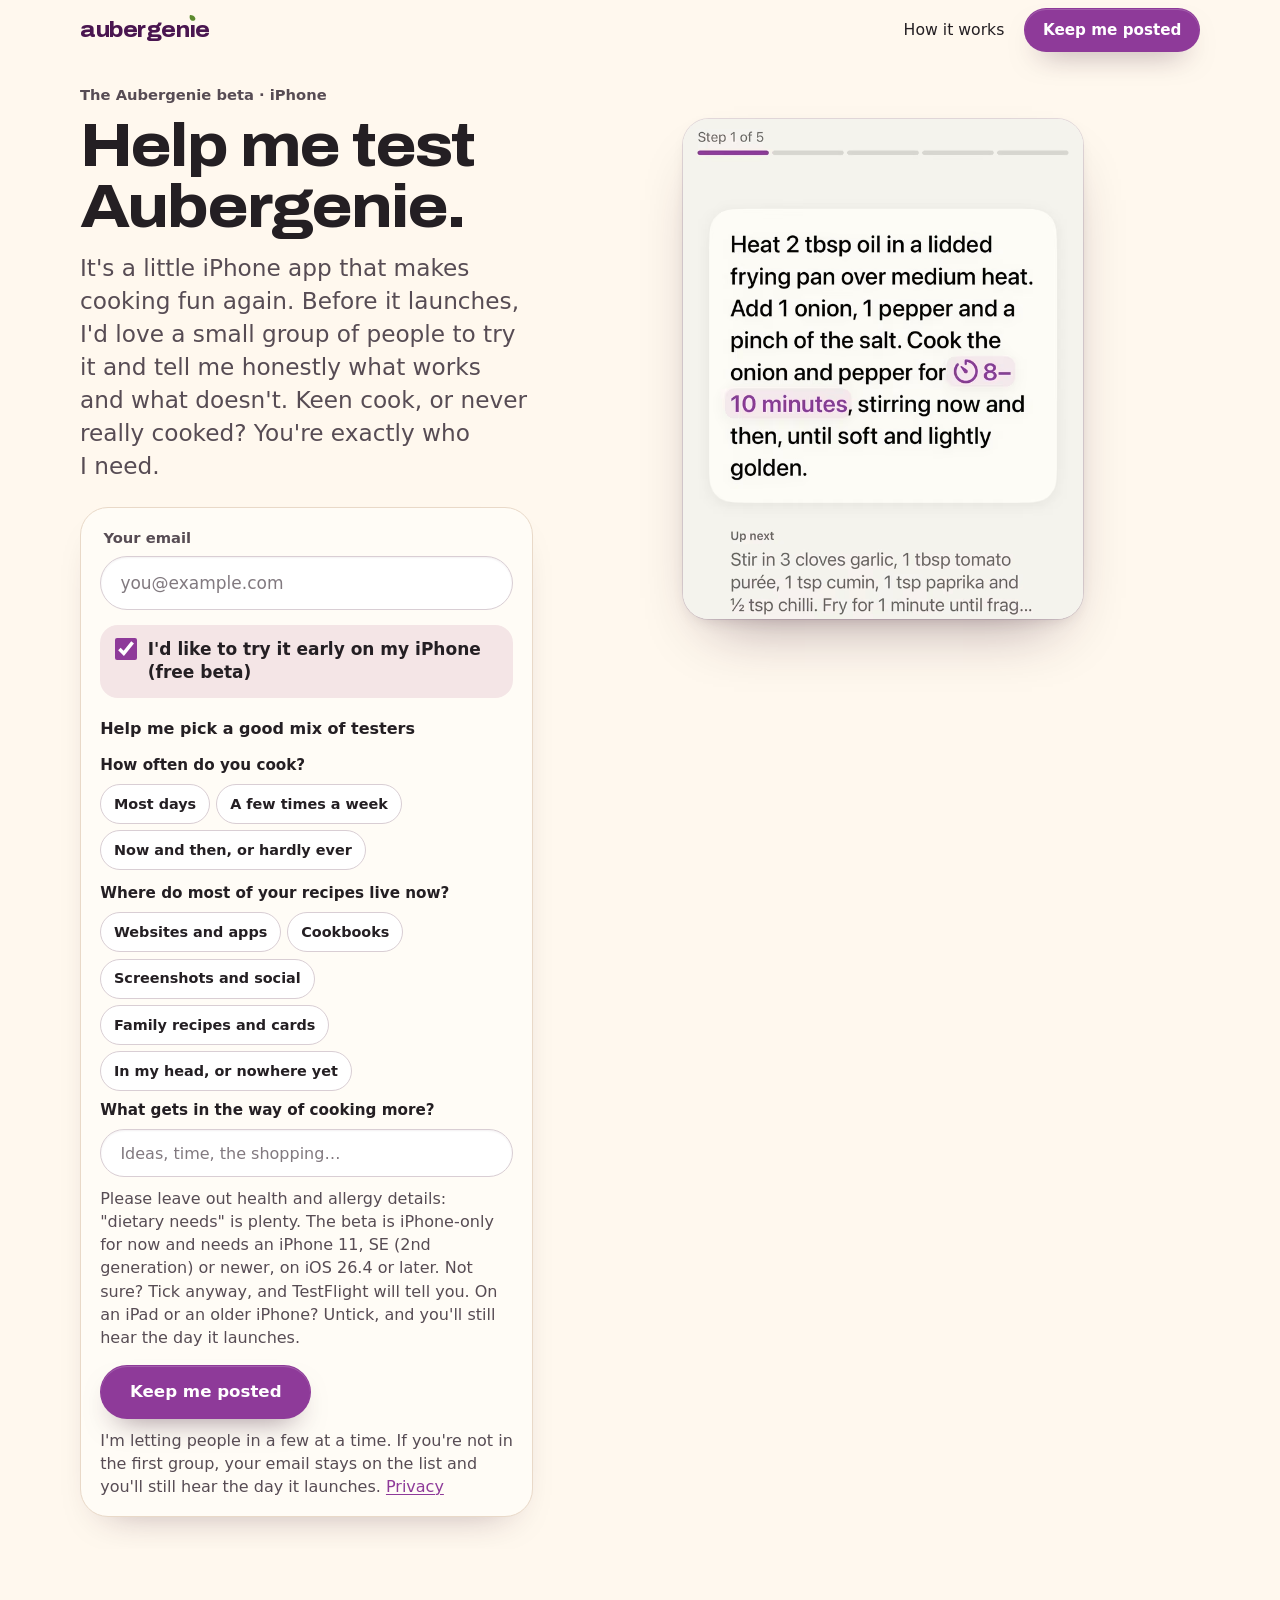
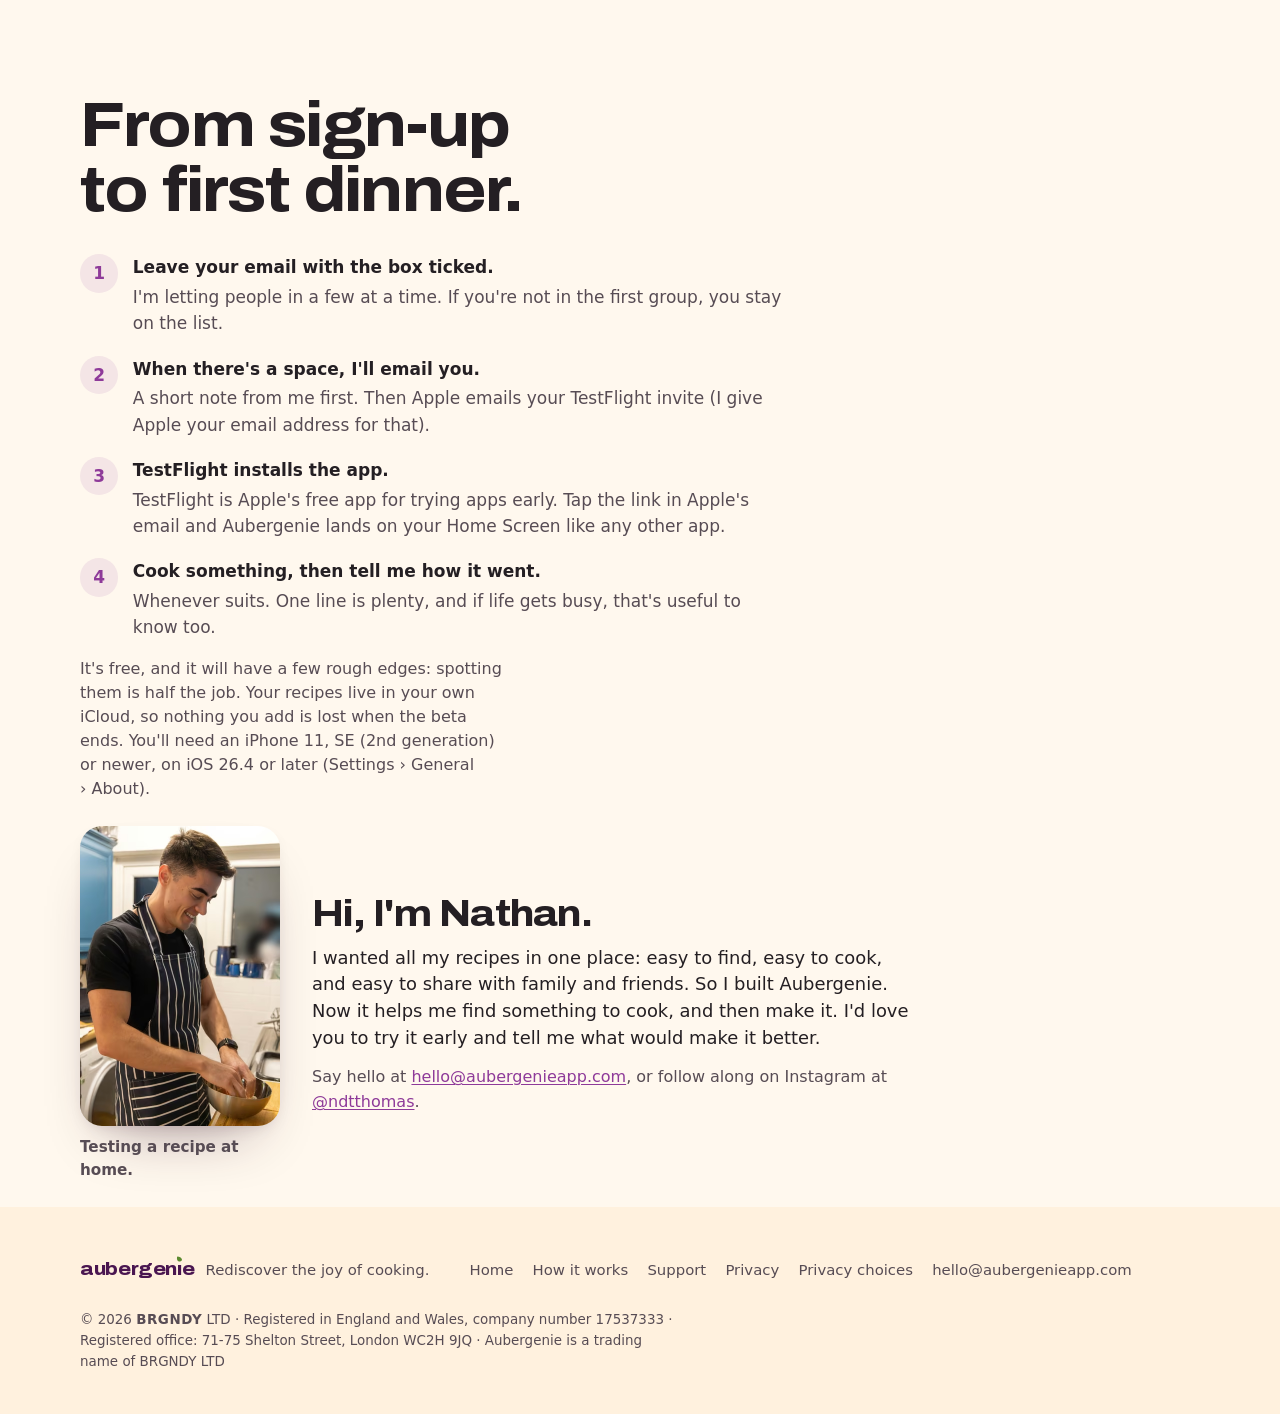
==== beta/index.html @ 10b3aa7b "Streamline the pages: story in the middle, less repetition Homepage (5.7 to 4.8 phone screens): hero" ====
<!DOCTYPE html>
<html lang="en-GB">
<head>
<meta charset="utf-8">
<meta name="viewport" content="width=device-width, initial-scale=1, viewport-fit=cover">
<title>Help me test Aubergenie · iPhone beta</title>
<meta name="description" content="I'm looking for a small group of home cooks to try Aubergenie, a little iPhone app that makes cooking fun again, before it launches. Free, through TestFlight.">
<link rel="canonical" href="https://aubergenieapp.com/beta/">

<meta name="referrer" content="no-referrer">
<meta name="color-scheme" content="light dark">
<meta name="theme-color" content="#FFF8EE" media="(prefers-color-scheme: light)">
<meta name="theme-color" content="#16101A" media="(prefers-color-scheme: dark)">
<meta property="og:type" content="website">
<meta property="og:site_name" content="Aubergenie">
<meta property="og:title" content="Help me test Aubergenie">
<meta property="og:description" content="A little iPhone app that makes cooking fun again. Try it before it launches and tell me what you think.">
<meta property="og:url" content="https://aubergenieapp.com/beta/">
<meta property="og:image" content="https://aubergenieapp.com/static/images/og.jpg?v=3">
<meta property="og:image:width" content="1200">
<meta property="og:image:height" content="630">
<meta property="og:image:alt" content="Aubergenie: Remember when cooking was fun? Coming soon to iPhone.">
<meta property="og:locale" content="en_GB">
<meta name="twitter:card" content="summary_large_image">
<link rel="icon" href="/static/icons/icon-32.png?v=845df502" sizes="32x32" type="image/png">
<link rel="icon" href="/static/icons/icon-192.png?v=845df502" sizes="192x192" type="image/png">
<link rel="apple-touch-icon" href="/static/icons/icon-180.png">
<link rel="manifest" href="/site.webmanifest">
<link rel="preload" href="/static/fonts/archivo-variable-latin.woff2" as="font" type="font/woff2" crossorigin>
<link rel="stylesheet" href="/static/css/site.css?v=f1d834fdd0">
<link rel="stylesheet" href="/static/css/launch.css?v=35">
<script>(function(d){d.classList.add('js');try{d.classList.add(matchMedia('(prefers-reduced-motion: reduce)').matches?'still':'motion')}catch(e){d.classList.add('still')}setTimeout(function(){if(!d.classList.contains('js-ready')){d.classList.remove('motion');d.classList.add('still')}},4000)})(document.documentElement)</script>
</head>
<body class="page-home page-launch page-beta">
<a class="skip" href="#main">Skip to content</a>
<header class="site-header" data-header>
  <div class="wrap">
    <a class="brand" href="/" aria-label="Aubergenie home">
      <span class="wordmark" aria-hidden="true">aubergen<span class="wm-i">ı<svg viewBox="0 0 100 100"><path d="M50 2C78 20 92 48 84 78 78 96 56 100 40 90 14 74 10 36 50 2Z"/></svg></span>e</span>
    </a>
    <nav class="site-nav" aria-label="Site">
      <a href="/how-it-works/">How it works</a>
      <a class="btn btn-small btn-fill header-cta" href="#top" data-header-cta>Keep me posted</a>
    </nav>
  </div>
</header>

<main id="main">
<section class="hero" id="top">
  <div class="wrap hero-grid">
    <div class="hero-copy">
      <p class="hero-eyebrow">The Aubergenie beta · iPhone</p>
      <h1>Help me test Aubergenie.</h1>
      <p class="lede">It's a little iPhone app that makes cooking fun again. Before it launches, I'd love a small group of people to try it and tell me honestly what works and what doesn't. Keen cook, or never really cooked? You're exactly who I need.</p>

      <form class="signup signup-feature" action="mailto:hello@aubergenieapp.com" method="post" data-signup>
        <input type="hidden" name="source" value="beta-page">
        <p class="hp" aria-hidden="true"><label>Leave this empty <input type="text" name="company" tabindex="-1" autocomplete="off"></label></p>
        <label class="signup-label" for="beta-email">Your email</label>
        <div class="signup-row">
          <input class="signup-email" id="beta-email" type="email" name="email" autocomplete="email" autocapitalize="off" spellcheck="false" placeholder="you@example.com" required>
        </div>
        <label class="signup-check">
          <input type="checkbox" name="tester" value="yes" checked>
          <span>I'd like to try it early on my iPhone (free beta)</span>
        </label>
        <fieldset class="tester-qs" data-tester-qs>
          <legend>Help me pick a good mix of testers</legend>
          <p class="q-label" id="beta-q1">How often do you cook?</p>
          <div class="choices" role="radiogroup" aria-labelledby="beta-q1">
            <label class="choice"><input type="radio" name="cooks" value="most-days"><span>Most days</span></label>
            <label class="choice"><input type="radio" name="cooks" value="few-times-a-week"><span>A few times a week</span></label>
            <label class="choice"><input type="radio" name="cooks" value="now-and-then"><span>Now and then, or hardly ever</span></label>
          </div>
          <p class="q-label" id="beta-q2">Where do most of your recipes live now?</p>
          <div class="choices" role="radiogroup" aria-labelledby="beta-q2">
            <label class="choice"><input type="radio" name="recipes_from" value="websites"><span>Websites and apps</span></label>
            <label class="choice"><input type="radio" name="recipes_from" value="cookbooks"><span>Cookbooks</span></label>
            <label class="choice"><input type="radio" name="recipes_from" value="social"><span>Screenshots and social</span></label>
            <label class="choice"><input type="radio" name="recipes_from" value="family"><span>Family recipes and cards</span></label>
            <label class="choice"><input type="radio" name="recipes_from" value="in-my-head"><span>In my head, or nowhere yet</span></label>
          </div>
          <label class="q-label" for="beta-q3">What gets in the way of cooking more?</label>
          <input class="signup-email q-text" id="beta-q3" type="text" name="wish" maxlength="200" autocomplete="off" placeholder="Ideas, time, the shopping…" aria-describedby="beta-q3-hint">
          <p class="signup-note" id="beta-q3-hint">Please leave out health and allergy details: "dietary needs" is plenty. The beta is iPhone-only for now and needs an iPhone 11, SE (2nd generation) or newer, on iOS 26.4 or later. Not sure? Tick anyway, and TestFlight will tell you. On an iPad or an older iPhone? Untick, and you'll still hear the day it launches.</p>
        </fieldset>
        <div class="signup-submit"><button class="btn btn-primary btn-fill" type="submit" data-hero-cta>Keep me posted</button></div>
        <p class="signup-note">I'm letting people in a few at a time. If you're not in the first group, your email stays on the list and you'll still hear the day it launches. <a href="/privacy/#email-list">Privacy</a></p>
        <p class="signup-status" data-signup-status role="status" aria-live="polite"></p>
      </form>
    </div>

    <div class="hero-stage">
      <figure class="shot-detail beta-glimpse">
          <picture>
            <source media="(prefers-color-scheme: dark)" type="image/avif" srcset="/static/images/detail-cook-dark-640.avif 640w, /static/images/detail-cook-dark-1280.avif 1280w" sizes="(min-width: 900px) 400px, min(100vw - 40px, 420px)">
            <source media="(prefers-color-scheme: dark)" srcset="/static/images/detail-cook-dark-640.jpg 640w, /static/images/detail-cook-dark-1280.jpg 1280w" sizes="(min-width: 900px) 400px, min(100vw - 40px, 420px)">
            <source type="image/avif" srcset="/static/images/detail-cook-640.avif 640w, /static/images/detail-cook-1280.avif 1280w" sizes="(min-width: 900px) 400px, min(100vw - 40px, 420px)">
            <img src="/static/images/detail-cook-640.jpg" srcset="/static/images/detail-cook-640.jpg 640w, /static/images/detail-cook-1280.jpg 1280w" sizes="(min-width: 900px) 400px, min(100vw - 40px, 420px)" width="640" height="800" fetchpriority="high" decoding="async"
                 alt="Close-up of Aubergenie's Cook Mode, step 1 of 5, in large text: heat 2 tbsp oil, add 1 onion, 1 pepper and a pinch of salt, and cook for 8 to 10 minutes, with the time shown as a timer. Up next: stir in garlic, tomato purée and spices.">
          </picture>
        </figure>
    </div>
  </div>
</section>

<section class="scene" id="how">
  <div class="wrap">
    <header class="scene-head">
      <h2>From sign-up to first dinner.</h2>
    </header>
    <ol class="how-steps">
      <li><div><strong>Leave your email with the box ticked.</strong><p>I'm letting people in a few at a time. If you're not in the first group, you stay on the list.</p></div></li>
      <li><div><strong>When there's a space, I'll email you.</strong><p>A short note from me first. Then Apple emails your TestFlight invite (I give Apple your email address for that).</p></div></li>
      <li><div><strong>TestFlight installs the app.</strong><p>TestFlight is Apple's free app for trying apps early. Tap the link in Apple's email and Aubergenie lands on your Home Screen like any other app.</p></div></li>
      <li><div><strong>Cook something, then tell me how it went.</strong><p>Whenever suits. One line is plenty, and if life gets busy, that's useful to know too.</p></div></li>
    </ol>
    <p class="quiet">It's free, and it will have a few rough edges: spotting them is half the job. Your recipes live in your own iCloud, so nothing you add is lost when the beta ends. You'll need an iPhone 11, SE (2nd generation) or newer, on iOS 26.4 or later (Settings › General › About).</p>
    <div class="founder-row">
    <figure class="founder-photo founder-photo-side">
      <picture>
        <source type="image/avif" srcset="/static/images/nathan-cooking-400.avif 400w, /static/images/nathan-cooking-724.avif 724w" sizes="(min-width: 900px) 260px, 220px">
        <img src="/static/images/nathan-cooking-400.jpg" srcset="/static/images/nathan-cooking-400.jpg 400w, /static/images/nathan-cooking-724.jpg 724w" sizes="(min-width: 900px) 260px, 220px" width="400" height="600" loading="lazy" decoding="async"
             alt="Nathan in his kitchen in a striped apron, smiling as he mixes something in a steel bowl.">
      </picture>
      <figcaption>Testing a recipe at home.</figcaption>
    </figure>
    <div class="founder-note">
      <p class="founder-hi">Hi, I'm Nathan.</p>
      <p class="founder">I wanted all my recipes in one place: easy to find, easy to cook, and easy to share with family and friends. So I built Aubergenie. Now it helps me find something to cook, and then make it. I'd love you to try it early and tell me what would make it better.</p>
      <p class="founder-contact">Say hello at <a href="mailto:hello@aubergenieapp.com">hello@aubergenieapp.com</a>, or follow along on Instagram at <a href="https://www.instagram.com/ndtthomas/" rel="me">@ndtthomas</a>.</p>
    </div>
    </div>
  </div>
</section>

</main>

<footer class="site-footer">
  <div class="wrap">
    <div class="footer-brand">
      <span class="wordmark wordmark-small" aria-hidden="true">aubergen<span class="wm-i">ı<svg viewBox="0 0 100 100"><path d="M50 2C78 20 92 48 84 78 78 96 56 100 40 90 14 74 10 36 50 2Z"/></svg></span>e</span><span class="sr-only">Aubergenie</span>
      <span class="footer-tag">Rediscover the joy of cooking.</span>
    </div>
    <nav class="footer-nav" aria-label="Legal and support">
      <a href="/">Home</a>
      <a href="/how-it-works/">How it works</a>
      <a href="/support/">Support</a>
      <a href="/privacy/">Privacy</a>
      <a href="/privacy/choices/">Privacy choices</a>
      <a href="mailto:hello@aubergenieapp.com">hello@aubergenieapp.com</a>
    </nav>
    <p class="footer-legal">© 2026 <span class="brgndy">BRGNDY</span> LTD · Registered in England and Wales, company number 17537333 · Registered office: 71-75 Shelton Street, London WC2H 9JQ · Aubergenie is a trading name of BRGNDY LTD</p>
  </div>
</footer>
<script src="/static/js/site.js?v=4" defer></script>
<script src="/static/js/signup.js?v=8" defer></script>
</body>
</html>
---- static/css/site.css ----
:root {
  --paper: #FFF8EE;
  --band: #FFF1DE;
  --surface: #FFFCF6;
  --raised: #FFFFFF;
  --hair: #E9D9C8;
  --hair-strong: #D9CED4;
  --ink: #241F23;
  --ink-2: #6E626A;
  --accent: #8E3A99;
  --accent-strong: #6B2575;
  --accent-soft: #F4E5E6;
  --mark: #4A1650;
  --leaf: #5C8A2E;
  --yolk: #FFB51F;
  --flesh: #FFF1DE;
  --success: #286348;
  --glass: rgba(255, 251, 245, .74);
  --glass-edge: rgba(36, 31, 35, .10);
  --glass-lip: rgba(255, 255, 255, .65);
  --g1: #F26A14;
  --g2: #E82267;
  --g3: #7A32E0;
  --shadow-ink: 52, 18, 40;
  --shadow: 0 30px 60px -30px rgba(var(--shadow-ink), .45), 0 6px 18px -10px rgba(var(--shadow-ink), .25);
  --shadow-soft: 0 18px 40px -26px rgba(var(--shadow-ink), .4);
  --plate-shadow: 0 40px 70px -40px rgba(var(--shadow-ink), .55), 0 14px 30px -18px rgba(var(--shadow-ink), .35);
  --radius: 28px;
  --radius-s: 18px;
  --wrap: 1120px;
  --gutter: max(20px, env(safe-area-inset-left), env(safe-area-inset-right));
  --font: -apple-system, BlinkMacSystemFont, system-ui, "SF Pro Text", "Helvetica Neue", Helvetica, Arial, sans-serif;
  --mono: ui-monospace, "SF Mono", Menlo, Consolas, monospace;
  --ease: cubic-bezier(.2, .7, .2, 1);
  --dur: .7s;
  color-scheme: light dark;
}
@media (prefers-color-scheme: dark) {
  :root {
    --paper: #16101A;
    --band: #211923;
    --surface: #231A26;
    --raised: #2A202C;
    --hair: #3A2C3B;
    --hair-strong: #514650;
    --ink: #FFF1DE;
    --ink-2: #C4B7BF;
    --accent: #C88FD3;
    --accent-strong: #E2BCEA;
    --accent-soft: #36273B;
    --mark: #FFF1DE;
    --yolk: #E5A11C;
    --success: #96D4AD;
    --glass: rgba(42, 32, 44, .66);
    --glass-edge: rgba(255, 255, 255, .12);
    --glass-lip: rgba(255, 255, 255, .10);
    --shadow-ink: 0, 0, 0;
    --shadow: 0 30px 60px -30px rgba(0, 0, 0, .8), 0 6px 18px -10px rgba(0, 0, 0, .5);
    --shadow-soft: 0 18px 40px -26px rgba(0, 0, 0, .7);
    --plate-shadow: 0 40px 70px -36px rgba(0, 0, 0, .9), 0 14px 30px -16px rgba(0, 0, 0, .6);
  }
}
@media (prefers-contrast: more) {
  :root { --accent: var(--accent-strong); --glass: var(--surface); --glass-edge: #887B85; }
}
*, *::before, *::after { box-sizing: border-box; }
html { -webkit-text-size-adjust: 100%; scroll-behavior: smooth; scroll-padding-top: calc(72px + env(safe-area-inset-top)); }
@supports (font: -apple-system-body) { html { font: -apple-system-body; } }
@media (prefers-reduced-motion: reduce) { html { scroll-behavior: auto; } }
body {
  margin: 0;
  font: 1rem/1.55 var(--font);
  color: var(--ink);
  background: var(--paper);
  -webkit-font-smoothing: antialiased;
  text-rendering: optimizeLegibility;
  overflow-x: hidden;
}
@supports not (font: -apple-system-body) { body { font-size: 1.0625rem; } }
img { max-width: 100%; height: auto; }
a { color: var(--accent); text-decoration-thickness: 1px; text-underline-offset: .15em; }
a:hover { text-decoration-thickness: 2px; }
:focus-visible { outline: 3px solid var(--accent); outline-offset: 3px; border-radius: 8px; }
.sr-only { position: absolute; width: 1px; height: 1px; overflow: hidden; clip: rect(0 0 0 0); white-space: nowrap; }
[hidden] { display: none !important; }
svg { fill: none; stroke: currentColor; stroke-width: 2; stroke-linecap: round; stroke-linejoin: round; }
h1, h2, h3 { margin: 0; line-height: 1.04; letter-spacing: -0.028em; font-weight: 700; text-wrap: balance; }
h1 { font-size: clamp(2.25rem, 1.2rem + 4.5vw, 4.75rem); font-weight: 760; letter-spacing: -0.03em; line-height: 1; }
h2 { font-size: clamp(2.25rem, 1.4rem + 3.2vw, 4rem); font-weight: 740; letter-spacing: -0.028em; line-height: 1.02; }
h3 { font-size: clamp(1.375rem, 1.2rem + .75vw, 1.75rem); font-weight: 700; letter-spacing: -0.015em; line-height: 1.12; }
p { margin: 0; }
p + p { margin-top: 1em; }
@font-face {
  font-family: "Archivo";
  font-style: normal; font-weight: 100 900; font-stretch: 62% 125%; font-display: swap;
  src: url("/static/fonts/archivo-variable-latin.woff2") format("woff2");
  unicode-range: U+0000-00FF, U+0131, U+0152-0153, U+02BB-02BC, U+02C6, U+02DA, U+02DC, U+0304, U+0308, U+0329, U+2000-206F, U+20AC, U+2122, U+2191, U+2193, U+2212, U+2215, U+FEFF, U+FFFD;
}
.wordmark {
  font-family: "Archivo", var(--font); font-weight: 760; font-stretch: 115%;
  letter-spacing: -0.02em; line-height: 1; color: var(--mark); font-size: 1.32rem; white-space: nowrap;
}
.wm-i { position: relative; display: inline-block; }
.wm-i svg { position: absolute; left: 50%; top: 0; width: .36em; height: .36em; transform: translate(-50%, -64%) rotate(-35deg); fill: var(--leaf); stroke: none; }
.wordmark-small { font-size: 1.15rem; }
.dish { font-family: "Archivo", var(--font); font-weight: 800; font-stretch: 125%; letter-spacing: -0.02em; line-height: .98; }
h1, h2 { font-family: "Archivo", var(--font); font-stretch: 112%; }
.facts { font-size: .95rem; font-weight: 500; color: var(--ink-2); font-variant-numeric: tabular-nums; }
code { font-family: var(--mono); font-size: .92em; background: var(--surface); border: 1px solid var(--hair); border-radius: 6px; padding: .05em .35em; }
pre { font-family: var(--mono); font-size: .9rem; line-height: 1.5; background: var(--surface); border: 1px solid var(--hair); border-radius: 14px; padding: 1rem 1.2rem; overflow-x: auto; }
pre code { background: none; border: 0; padding: 0; font-size: inherit; }
.wrap { width: min(100% - 2 * var(--gutter), var(--wrap)); margin-inline: auto; }
.eyebrow { font-size: .95rem; font-weight: 600; color: var(--accent); margin: 0 0 .8rem; }
.lede { font-size: clamp(1.15rem, 1.05rem + .55vw, 1.45rem); line-height: 1.42; color: var(--ink-2); max-width: 34ch; text-wrap: pretty; }
.scene-lede { font-size: clamp(1.125rem, 1rem + .56vw, 1.375rem); line-height: 1.45; color: var(--ink-2); max-width: 42ch; text-wrap: pretty; margin-top: 1rem; }
.quiet-centre { margin-inline: auto; text-align: center; }
.quiet { margin-top: 1rem; font-size: .92rem; line-height: 1.5; color: var(--ink-2); max-width: 42ch; text-wrap: pretty; }
.meta { color: var(--ink-2); font-size: .95rem; }
.small { font-size: .85rem; color: var(--ink-2); }
.skip { position: absolute; left: 1rem; top: -3rem; background: var(--raised); color: var(--ink); padding: .6rem 1rem; border-radius: 999px; z-index: 100; }
.skip:focus { top: 1rem; }
.btn {
  display: inline-flex; align-items: center; justify-content: center; gap: .5rem;
  min-height: 52px; padding: 0 1.6rem; border-radius: 999px;
  font: 600 1.04rem/1.2 var(--font); text-decoration: none; color: var(--accent);
  background: var(--glass);
  border: 1px solid var(--glass-edge);
  box-shadow: inset 0 1px 0 var(--glass-lip), 0 10px 24px -16px rgba(var(--shadow-ink), .5);
  -webkit-backdrop-filter: blur(18px) saturate(1.3); backdrop-filter: blur(18px) saturate(1.3);
  transition: transform .18s var(--ease), box-shadow .18s var(--ease);
  cursor: pointer;
}
.btn svg { width: 1.1em; height: 1.1em; }
.btn:hover { transform: translateY(-1px); box-shadow: inset 0 1px 0 var(--glass-lip), 0 14px 28px -14px rgba(var(--shadow-ink), .5); text-decoration: none; }
.btn:active { transform: translateY(0); }
.btn-primary { min-height: 54px; padding: 0 1.8rem; box-shadow: inset 0 1px 0 var(--glass-lip), 0 14px 30px -16px rgba(var(--shadow-ink), .55); }
.btn-primary:hover { box-shadow: inset 0 1px 0 var(--glass-lip), 0 18px 34px -16px rgba(var(--shadow-ink), .6); }
.btn-quiet { background: transparent; border-color: transparent; box-shadow: none; -webkit-backdrop-filter: none; backdrop-filter: none; }
.btn-quiet:hover { box-shadow: none; text-decoration: underline; transform: none; }
.btn-small { min-height: 44px; padding: 0 1.1rem; font-size: .95rem; }
.btn-round { width: 46px; height: 46px; min-height: 0; padding: 0; border-radius: 50%; }
.btn-round svg { width: 20px; height: 20px; }
.still .btn, .still .btn:hover { transition: none; transform: none; }
.chips { display: flex; flex-wrap: wrap; gap: .5rem; margin: 1.3rem 0 0; padding: 2px; }
.chip:focus-visible { outline-offset: -3px; }
.chip {
  flex: 0 0 auto; min-height: 40px; padding: 0 .95rem; border-radius: 999px;
  font: 600 .95rem/1 var(--font); color: var(--ink); background: var(--glass);
  border: 1px solid var(--glass-edge); box-shadow: inset 0 1px 0 var(--glass-lip);
  -webkit-backdrop-filter: blur(14px); backdrop-filter: blur(14px); cursor: pointer;
  transition: background .18s ease, color .18s ease, border-color .18s ease;
}
.chip[aria-pressed="true"] { color: var(--accent); background: var(--accent-soft); border-color: color-mix(in srgb, var(--accent) 35%, transparent); }
@media (hover: hover) { .chip:hover { border-color: color-mix(in srgb, var(--accent) 45%, var(--glass-edge)); } }
.actions { display: flex; flex-wrap: wrap; gap: .6rem 1rem; align-items: center; margin-top: 1.5rem; }
.actions-centre { justify-content: center; }
.cta-note { margin-top: .7rem; font-size: 1rem; color: var(--ink-2); max-width: 44ch; text-wrap: pretty; }
.cta-secondary { margin-top: .45rem; font-size: .92rem; }
.cta-secondary:empty { display: none; }
.link-quiet { color: var(--accent); font-weight: 600; text-decoration: none; }
.link-quiet:hover { text-decoration: underline; }
.copy-btn {
  font: 600 .88rem/1 var(--font); color: var(--accent); background: var(--surface);
  border: 1px solid var(--hair); border-radius: 999px; padding: .5rem .85rem; cursor: pointer; margin-left: .4rem;
}
.copy-btn:hover { border-color: var(--accent); }
.site-header { position: sticky; top: 0; z-index: 20; background: transparent; }
.site-header::before {
  content: ""; position: absolute; inset: 0; opacity: 0; pointer-events: none;
  background: color-mix(in srgb, var(--paper) 80%, transparent);
  -webkit-backdrop-filter: blur(18px) saturate(1.3); backdrop-filter: blur(18px) saturate(1.3);
  border-bottom: 1px solid color-mix(in srgb, var(--hair) 70%, transparent);
}
.motion .site-header::before { transition: opacity .3s ease; }
.site-header.is-scrolled::before { opacity: 1; }
.site-header .wrap { position: relative; display: flex; align-items: center; justify-content: space-between; padding: 8px 0; min-height: 56px; }
.brand { display: inline-flex; align-items: center; gap: .55rem; color: var(--ink); text-decoration: none; min-height: 44px; }
.brand-icon { border-radius: 8px; box-shadow: 0 2px 8px -3px rgba(var(--shadow-ink), .5); }
.site-nav { display: flex; align-items: center; gap: 1rem; }
.site-nav > a:not(.btn) { color: var(--ink); text-decoration: none; font-weight: 500; font-size: .98rem; display: inline-flex; align-items: center; min-height: 44px; padding: 0 .25rem; }
.site-nav > a:not(.btn):hover { color: var(--accent); }
.header-cta { white-space: nowrap; }
.js .page-home .header-cta { display: none; }
.js .page-home .site-header.cta-away .header-cta { display: inline-flex; }
.motion .page-home .site-header.cta-away .header-cta { animation: fade .3s ease; }
@media (max-width: 899px) { .wordmark { font-size: 1.15rem; } }
.site-footer { background: var(--band); margin-top: 5rem; padding: 2.6rem 0 calc(2.6rem + env(safe-area-inset-bottom)); font-size: .93rem; color: var(--ink-2); }
.site-footer .wrap { display: grid; gap: 1.1rem; }
.footer-brand { display: flex; align-items: baseline; gap: .7rem; flex-wrap: wrap; }
.footer-tag { color: var(--ink-2); }
.footer-nav { display: flex; flex-wrap: wrap; gap: .4rem 1.2rem; }
.footer-nav a { color: var(--ink-2); text-decoration: none; min-height: 44px; display: inline-flex; align-items: center; }
.footer-nav a:hover { color: var(--accent); text-decoration: underline; }
.footer-legal { font-size: .84rem; max-width: 70ch; }
.brgndy { font-weight: 700; letter-spacing: .04em; }
.page-home .site-footer { margin-top: 0; }
@media (min-width: 720px) {
  .site-footer .wrap { grid-template-columns: auto 1fr; align-items: center; column-gap: 2.5rem; }
  .footer-legal { grid-column: 1 / -1; }
}
.screen {
  position: relative; margin: 0; width: 100%;
  border-radius: 12% / 6%; overflow: hidden;
  background: var(--surface);
  box-shadow: var(--shadow), 0 0 0 1px color-mix(in srgb, var(--hair-strong) 70%, transparent);
}
.screen img { display: block; width: 100%; height: auto; }
.screen figcaption { position: absolute; left: 0; right: 0; bottom: -2rem; text-align: center; font-size: .88rem; font-weight: 600; color: var(--ink-2); }
.plate { position: relative; margin: 0; border-radius: 50%; overflow: hidden; aspect-ratio: 1; background: #B8362B;
  box-shadow: var(--plate-shadow), 0 2px 4px -2px rgba(var(--shadow-ink), .5), inset 0 0 0 1px rgba(255, 255, 255, .18); }
.plate img { display: block; width: 100%; height: 100%; object-fit: cover; }
.plate::after { content: ""; position: absolute; inset: 0; border-radius: 50%; box-shadow: inset 0 0 0 1px rgba(60, 10, 10, .25), inset 0 -10px 24px -16px rgba(60, 10, 10, .35); pointer-events: none; }
.float { position: relative; display: grid; justify-items: center; }
.float-icon { position: relative; z-index: 1; display: block; }
.float-shadow { display: block; width: 64%; height: 10%; min-height: 5px; margin-top: 12%; border-radius: 50%; background: rgba(var(--shadow-ink), .22); filter: blur(4px); }
.motion .float.is-in .float-icon, .motion .hero-float .float-icon { animation: rise .9s var(--ease) .3s backwards; }
.motion .float.is-in .float-shadow, .motion .hero-float .float-shadow { animation: shrink .9s var(--ease) .3s backwards; }
@keyframes rise { from { transform: translateY(14%); } to { transform: none; } }
@keyframes shrink { from { transform: scaleX(1.25); opacity: 1; } to { transform: none; opacity: .8; } }
.hero { padding: .4rem 0 1rem; overflow: hidden; }
.hero-grid { display: grid; gap: 1.4rem; }
.hero-stage { order: -1; position: relative; display: grid; grid-template-columns: auto 1fr auto; grid-template-rows: auto auto; align-items: end; column-gap: .9rem; row-gap: .5rem; }
.plate-hero { grid-column: 1 / -1; grid-row: 1; width: min(70vw, 290px); justify-self: end; margin-right: calc(-1 * var(--gutter) - 6vw); }
.hero-float { grid-column: 1; grid-row: 1; align-self: end; margin-bottom: 6%; width: 56px; }
.hero-caption { grid-column: 1 / 3; grid-row: 2; }
.hero-caption .dish { font-size: clamp(1.4rem, 1.1rem + 1.5vw, 2.25rem); color: var(--ink); }
.hero-caption .facts { margin-top: .15rem; }
.hero-stage [data-next-dish] { grid-column: 3; grid-row: 2; align-self: center; }
.btn-next { min-height: 40px; padding: 0 .9rem 0 .75rem; font-size: .9rem; white-space: nowrap; gap: .4rem; }
.btn-next svg { width: 1em; height: 1em; }
.hero-eyebrow { font-size: .92rem; font-weight: 600; color: var(--ink-2); margin-bottom: .6rem; }
.hero-copy h1 { max-width: 15ch; }
.hero-copy .lede { margin-top: .9rem; }
.hero-copy .actions { margin-top: 1.3rem; }
.motion .plate-hero { animation: setdown 1.1s var(--ease) backwards; }
.motion .plate-hero picture { display: block; transition: transform .7s var(--ease); }
.motion .plate-hero.is-turning picture { transform: rotate(40deg); }
.motion .plate-hero img { transition: opacity .3s ease; }
.motion .plate-hero.is-turning img { opacity: .35; }
.motion .hero-caption { animation: fade .6s ease .7s backwards; }
@keyframes setdown { from { transform: rotate(-12deg) scale(.97); } to { transform: none; } }
@keyframes fade { from { opacity: 0; } to { opacity: 1; } }
@media (min-width: 900px) {
  .hero { padding: 1.5rem 0 2rem; }
  .hero-grid { grid-template-columns: minmax(0, 5fr) minmax(0, 7fr); align-items: center; gap: 2rem; min-height: min(82vh, 820px); }
  .hero-copy { order: 1; }
  .hero-stage { order: 2; grid-template-columns: auto 1fr auto; column-gap: 1.2rem; }
  .plate-hero { width: min(46vw, 700px); margin-right: calc(-1 * max(var(--gutter), (100vw - var(--wrap)) / 2) - 2vw); }
  .hero-float { width: 88px; margin-bottom: 8%; }
  .hero-caption .dish { font-size: clamp(1.8rem, 1.2rem + 1.4vw, 2.6rem); }
  .hero-copy h1 { max-width: 13ch; }
}
.scene { padding: 6rem 0 1rem; }
.scene-head { max-width: 46rem; }
.scene-head h2 { max-width: 14ch; }
.scene-head-centre { margin-inline: auto; text-align: center; }
.scene-head-centre h2, .scene-head-centre .scene-lede { margin-inline: auto; }
.band { background: var(--band); margin-top: 3rem; padding-top: 5rem; padding-bottom: 4rem; }
.motion .reveal { opacity: 0; transform: translateY(18px); transition: opacity var(--dur) var(--ease), transform var(--dur) var(--ease); }
.motion .reveal.is-in { opacity: 1; transform: none; }
.scene-find { overflow: hidden; }
.find-grid { display: grid; grid-template-columns: minmax(0, 1fr); gap: 2rem; }
.find-words, .find-stage, .find-input, .typed { min-width: 0; }
.verbs span { color: var(--ink-2); transition: color .4s ease; }
@media (min-width: 900px) { .verbs span { display: block; } }
.verbs span.is-on { color: var(--ink); }
.truth { margin-top: 1rem; font-size: 1.125rem; line-height: 1.45; color: var(--ink); max-width: 36ch; min-height: 5.4em; }
.truth-tag { display: block; margin-top: .45rem; font-size: .82rem; font-weight: 600; color: var(--ink-2); }
.find-stage { position: relative; display: grid; gap: 1rem; padding-top: .5rem; }
.find-input { position: relative; z-index: 2; min-height: 96px; display: flex; align-items: center; }
.input-link, .input-hand {
  display: inline-flex; align-items: center; gap: .6rem; min-height: 50px; max-width: 100%; padding: 0 1.1rem 0 .9rem; border-radius: 999px;
  background: var(--glass); border: 1px solid var(--glass-edge); box-shadow: inset 0 1px 0 var(--glass-lip), var(--shadow-soft);
  -webkit-backdrop-filter: blur(14px); backdrop-filter: blur(14px); font-weight: 500; color: var(--ink);
}
.input-link svg { width: 1.1em; height: 1.1em; color: var(--accent); flex: 0 0 auto; }
.input-hand { border-radius: 16px; min-height: 54px; font-weight: 600; }
.input-friend { display: flex; align-items: center; gap: .8rem; }
.file-tile { width: 92px; background: var(--raised); border-radius: 14px; overflow: hidden; box-shadow: 0 18px 36px -16px rgba(var(--shadow-ink), .6), 0 0 0 1px color-mix(in srgb, var(--hair-strong) 70%, transparent); }
.file-tile img { display: block; width: 100%; aspect-ratio: 1; object-fit: cover; }
.file-tile .recipe-file-title { font-size: .66rem; }
.file-tile .recipe-file-ext { font-size: .62rem; }
.input-friend-from { font-weight: 600; color: var(--ink-2); }
.typed { position: relative; white-space: nowrap; overflow: hidden; text-overflow: ellipsis; }
.motion .typed::after { content: ""; display: inline-block; width: 2px; height: 1.05em; background: var(--accent); margin-left: 2px; vertical-align: -0.15em; opacity: 0; }
.motion .is-typing .typed::after { opacity: 1; animation: caret 1s steps(2) infinite; }
@keyframes caret { to { opacity: 0; } }
.input-photo { position: relative; width: 96px; border-radius: 18px; overflow: hidden; box-shadow: var(--shadow-soft); }
.input-photo img { display: block; width: 100%; aspect-ratio: 1; object-fit: cover; }
.input-photo i { position: absolute; width: 22px; height: 22px; border: 3px solid #fff; opacity: .9; }
.input-photo i:nth-child(2) { top: 10px; left: 10px; border-right: 0; border-bottom: 0; border-radius: 6px 0 0 0; }
.input-photo i:nth-child(3) { top: 10px; right: 10px; border-left: 0; border-bottom: 0; border-radius: 0 6px 0 0; }
.input-photo i:nth-child(4) { bottom: 10px; left: 10px; border-right: 0; border-top: 0; border-radius: 0 0 0 6px; }
.input-photo i:nth-child(5) { bottom: 10px; right: 10px; border-left: 0; border-top: 0; border-radius: 0 0 6px 0; }
.sheet {
  position: relative; z-index: 1; background: var(--raised); border-radius: var(--radius); padding: 1.4rem 1.4rem 1.3rem;
  box-shadow: var(--shadow), 0 0 0 1px color-mix(in srgb, var(--hair-strong) 60%, transparent); max-width: 28rem;
}
.sheet-title { font-size: clamp(1.75rem, 1.4rem + 1.6vw, 2.5rem); color: var(--ink); }
.sheet .facts { margin-top: .35rem; }
.sheet-sub { margin-top: 1.1rem; font-size: .92rem; color: var(--ink-2); }
.sheet-more { margin: .5rem 0 0; font-size: .92rem; color: var(--ink-2); }
.sheet-rows { list-style: none; margin: .4rem 0 0; padding: 0; }
.sheet-rows li { display: grid; grid-template-columns: 4.4rem 1fr; gap: .8rem; padding: .45rem 0; border-bottom: 1px solid var(--hair); font-size: 1rem; }
.sheet-rows li:last-child { border-bottom: 0; }
.sheet-rows .qty { text-align: right; font-weight: 600; font-variant-numeric: tabular-nums; white-space: nowrap; }
.sheet-actions { display: flex; flex-wrap: wrap; gap: .6rem; margin-top: 1.1rem; }
.sheet-saved { margin-top: 1rem; font-size: .88rem; font-weight: 600; color: var(--success); }
.sheet-saved svg { width: 1em; height: 1em; vertical-align: -0.12em; margin-right: .3em; stroke-width: 2.5; }
.motion .sheet { opacity: 0; transform: translateY(10px); transition: opacity .5s var(--ease), transform .5s var(--ease); }
.motion .sheet.is-composed { opacity: 1; transform: none; }
.motion .sheet .sheet-title, .motion .sheet .facts, .motion .sheet-sub, .motion .sheet-rows li, .motion .sheet-more, .motion .sheet-actions, .motion .sheet-saved { opacity: 0; transform: translateY(6px); transition: opacity .45s var(--ease), transform .45s var(--ease); }
.motion .sheet.is-composed .sheet-title, .motion .sheet.is-composed .facts, .motion .sheet.is-composed .sheet-sub, .motion .sheet.is-composed .sheet-rows li, .motion .sheet.is-composed .sheet-more, .motion .sheet.is-composed .sheet-actions, .motion .sheet.is-composed .sheet-saved { opacity: 1; transform: none; }
.motion .sheet.is-composed .facts { transition-delay: .08s; }
.motion .sheet.is-composed .sheet-sub { transition-delay: .16s; }
.motion .sheet.is-composed .sheet-rows li:nth-child(1) { transition-delay: .22s; }
.motion .sheet.is-composed .sheet-rows li:nth-child(2) { transition-delay: .3s; }
.motion .sheet.is-composed .sheet-rows li:nth-child(3) { transition-delay: .38s; }
.motion .sheet.is-composed .sheet-rows li:nth-child(4) { transition-delay: .46s; }
.motion .sheet.is-composed .sheet-rows li:nth-child(5) { transition-delay: .54s; }
.motion .sheet.is-composed .sheet-rows li:nth-child(6) { transition-delay: .62s; }
.motion .sheet.is-composed .sheet-more { transition-delay: .7s; }
.motion .sheet.is-composed .sheet-actions { transition-delay: .78s; }
.motion .sheet.is-composed .sheet-saved { transition-delay: 1.1s; }
@media (min-width: 900px) {
  .scene { padding: 9rem 0 1.5rem; }
  .find-grid { grid-template-columns: minmax(0, 5fr) minmax(0, 7fr); gap: 3rem; align-items: center; }
  .find-stage { padding: 1rem 0 2rem; }
  .sheet { margin-top: .5rem; padding: 1.7rem 1.8rem 1.5rem; }
}
.tonight-grid { display: grid; gap: 3rem; margin-top: 2.5rem; }
.tonight-grid .answer > p { margin-top: .5rem; color: var(--ink-2); max-width: 36ch; text-wrap: pretty; }
.once { margin-top: 1.4rem; max-width: 36ch; display: grid; gap: .6rem; }
.once-lede { color: var(--ink); font-weight: 600; text-wrap: pretty; }
.once-line { background: var(--raised); border-radius: var(--radius-s); padding: .9rem 1rem; box-shadow: var(--shadow-soft), 0 0 0 1px color-mix(in srgb, var(--hair-strong) 60%, transparent); line-height: 1.5; text-wrap: pretty; }
.once-line .demo-tag { margin: 0 0 .4rem; display: block; width: max-content; }
.once-note { color: var(--ink-2); font-size: .95rem; text-wrap: pretty; }
.screen-create, .screen-today { width: min(78%, 300px); margin-top: 1.3rem; }
.screen-crop { aspect-ratio: 600 / 600; }
.screen-crop img { object-fit: cover; object-position: top; height: 100%; }
.plates { display: grid; grid-template-columns: repeat(3, minmax(0, 1fr)); gap: 1.4rem 1rem; margin-top: 1.3rem; align-items: start; }
.plate-small figcaption { margin-top: .6rem; display: grid; gap: .1rem; }
.plate-small .dish { font-size: .95rem; color: var(--ink); line-height: 1.1; }
.plate-small .facts { font-size: .85rem; }
.plate-small { border-radius: 0; overflow: visible; box-shadow: none; background: none; aspect-ratio: auto; }
.plate-small::after { content: none; }
.plate-small picture { display: block; position: relative; border-radius: 50%; overflow: hidden; aspect-ratio: 1; background: #B8362B; box-shadow: var(--plate-shadow), 0 2px 4px -2px rgba(var(--shadow-ink), .5); }
.plate-small picture::after { content: ""; position: absolute; inset: 0; border-radius: 50%; box-shadow: inset 0 0 0 1px rgba(60, 10, 10, .25), inset 0 -10px 24px -16px rgba(60, 10, 10, .35); pointer-events: none; }
.plate-small img { border-radius: 50%; aspect-ratio: 1; }
.motion .plate-small { transition: opacity .4s ease, transform .4s var(--ease); }
.plate-small.is-dim { opacity: .28; }
.motion .plate-small.is-dim { transform: scale(.94); }
.count { margin-top: 1rem; font-size: .9rem; color: var(--ink-2); font-variant-numeric: tabular-nums; }
@media (min-width: 900px) {
  .tonight-grid { grid-template-columns: minmax(0, .8fr) minmax(0, 1.2fr); gap: 3.5rem; align-items: start; }
  .screen-create, .screen-today { width: 100%; max-width: 280px; }
}
.rail { list-style: none; counter-reset: step; margin: 2.5rem 0 0; padding: 0; }
.rail-step { position: relative; display: grid; grid-template-columns: minmax(0, 1fr); gap: 1.3rem; padding: 0 0 3rem 3rem; }
.rail-step::before {
  counter-increment: step; content: counter(step); position: absolute; left: 0; top: 0; width: 2rem; height: 2rem; border-radius: 50%;
  border: 1.5px solid var(--hair-strong); color: var(--ink-2); font: 700 .95rem/1 var(--font); display: grid; place-items: center; background: var(--paper);
  font-variant-numeric: tabular-nums; z-index: 1;
}
.rail-step::after { content: ""; position: absolute; left: calc(1rem - 1px); top: 2.3rem; bottom: .3rem; width: 2px; background: var(--hair); }
.rail-step:last-child::after { display: none; }
.motion .rail-step::after { background: linear-gradient(var(--accent) 0 0) no-repeat 0 0 / 100% 0, var(--hair); transition: background-size 1.2s var(--ease) .3s; }
.motion .rail-step.is-in::after { background-size: 100% 100%; }
@media (forced-colors: active) { .list li button i { forced-color-adjust: none; border-color: ButtonText; } .list li button[aria-checked="true"] i { background: Highlight; } }
.rail-words p { margin-top: .5rem; color: var(--ink-2); max-width: 38ch; text-wrap: pretty; }
.rail-words p + p { margin-top: .8rem; }
.rail-words strong { color: var(--ink); font-weight: 600; }
.screen-week { width: min(78%, 300px); }
.list { background: var(--raised); border-radius: var(--radius); padding: 1.2rem 1.2rem 1rem; max-width: 520px; box-shadow: var(--shadow), 0 0 0 1px color-mix(in srgb, var(--hair-strong) 60%, transparent); }
.list-head { display: flex; justify-content: space-between; gap: 1rem; align-items: baseline; font-size: .92rem; color: var(--ink-2); padding-bottom: .8rem; border-bottom: 1px solid var(--hair); }
.list-head strong { color: var(--ink); font-size: 1.05rem; }
.aisle { font-size: .9rem; font-weight: 700; color: var(--ink-2); margin: 1rem 0 .3rem; }
.list ul { list-style: none; margin: 0; padding: 0; }
.list li button {
  display: grid; grid-template-columns: 24px 1fr auto; align-items: center; gap: .8rem; width: 100%; min-height: 48px; padding: 0 .2rem;
  background: none; border: 0; border-bottom: 1px solid var(--hair); font: 400 1rem/1.2 var(--font); color: var(--ink); text-align: left; cursor: pointer;
}
.list li:last-child button { border-bottom: 0; }
.list li button i { width: 22px; height: 22px; border-radius: 50%; border: 1.5px solid var(--ink-2); display: grid; place-items: center; transition: background .18s ease, border-color .18s ease; }
.list li button i::after { content: ""; width: 10px; height: 6px; border-left: 2.5px solid var(--paper); border-bottom: 2.5px solid var(--paper); transform: rotate(-45deg) translate(1px, -1px); opacity: 0; }
.list li button[aria-checked="true"] i { background: var(--accent); border-color: var(--accent); }
.list li button[aria-checked="true"] i::after { opacity: 1; }
.list li button[aria-checked="true"] span, .list li button[aria-checked="true"] b { color: var(--ink-2); text-decoration: line-through; }
.list li button b { font-weight: 500; font-variant-numeric: tabular-nums; color: var(--ink-2); }
.list li button small { display: block; font-size: .78rem; color: var(--ink-2); margin-top: .1rem; }
.list-more { margin: .6rem 0 0; font-size: .92rem; color: var(--ink-2); text-align: center; }
.demo-tag { display: inline-block; margin: 0 0 .7rem; padding: .25rem .65rem; border-radius: 999px; font-size: .8rem; font-weight: 600; letter-spacing: .01em; color: var(--accent); background: var(--accent-soft); }
.cookpanel { background: var(--raised); border-radius: var(--radius); padding: 1.3rem 1.3rem 1.2rem; max-width: 640px; box-shadow: var(--shadow), 0 0 0 1px color-mix(in srgb, var(--hair-strong) 60%, transparent); }
.cook-bar { display: flex; justify-content: space-between; align-items: baseline; gap: 1rem; font-weight: 600; }
.cook-stepcount { color: var(--ink-2); font-weight: 500; font-size: .92rem; }
.cook-progress { display: flex; gap: 6px; margin: .7rem 0 1.3rem; }
.cook-progress i { flex: 1; height: 4px; border-radius: 2px; background: var(--hair); }
.cook-progress i.is-on { background: var(--accent); }
.cook-step { font-size: clamp(1.45rem, 1.2rem + 1.1vw, 2rem); font-weight: 500; line-height: 1.3; letter-spacing: -0.012em; }
.cook-time { display: inline-flex; align-items: center; gap: .22em; padding: .04em .45em .04em .3em; border-radius: .5em; background: var(--accent-soft); color: var(--accent); font-weight: 600; white-space: nowrap; box-shadow: 0 0 0 1.5px color-mix(in srgb, var(--accent) 45%, transparent); }
.cook-time svg { width: .85em; height: .85em; }
.nowrap { white-space: nowrap; }
.cook-timer { display: grid; grid-template-columns: auto minmax(0, 1fr) auto; align-items: center; gap: 1rem; margin-top: 1.2rem; padding: 1rem 1.1rem; border-radius: 22px; background: var(--surface); box-shadow: 0 0 0 1px color-mix(in srgb, var(--accent) 14%, transparent); }
@media (max-width: 380px) { .cook-timer { gap: .6rem; padding: .8rem .8rem; } .cook-ring { width: 56px; height: 56px; } .cook-digits { font-size: 2.1rem; } .btn-round { width: 40px; height: 40px; } }
.cook-ring { width: 72px; height: 72px; transform: rotate(-90deg); }
.cook-ring circle { stroke-linecap: round; }
.motion .cook-ring-fill { transition: stroke-dashoffset 1s linear; }
.cook-ring-fill.no-transition { transition: none; }
.cook-digits { font-size: clamp(2.5rem, 2.2rem + 1.4vw, 3.4rem); font-weight: 600; letter-spacing: -0.03em; line-height: 1; font-variant-numeric: tabular-nums; }
.cook-label { color: var(--ink-2); margin-top: .3rem; font-size: 1rem; }
.btn-pause { align-self: center; }
.cook-next { margin: 1.2rem .3rem 0; color: var(--ink-2); font-size: .98rem; line-height: 1.45; }
.cook-next span { font-weight: 700; color: var(--ink); }
@media (min-width: 900px) {
  .rail { margin-top: 3.5rem; }
  .rail-step { grid-template-columns: minmax(0, 4fr) minmax(0, 7fr); gap: 3rem; padding: 0 0 5rem 3.5rem; align-items: start; }
  .rail-words { position: sticky; top: 5rem; }
  .screen-week { margin: 0; }
  .cook-step { font-size: 2.3rem; }
  .cook-digits { font-size: 3.8rem; }
  .rail-step::before { width: 2.3rem; height: 2.3rem; font-size: 1rem; }
  .rail-step::after { left: calc(1.15rem - 1px); top: 2.6rem; }
  .screen-week { width: 100%; max-width: 300px; margin-inline: auto; }
  .list, .cookpanel { justify-self: start; width: 100%; }
  .cookpanel { padding: 1.7rem 1.8rem 1.5rem; }
  .cook-ring { width: 100px; height: 100px; }
}
.send-stage { display: grid; grid-template-columns: minmax(0, 1fr); justify-items: center; gap: .4rem; max-width: 880px; margin: 2.5rem auto 1rem; }
.send-from { width: min(72%, 300px); margin-bottom: 2.4rem; }
.send-path { position: relative; width: 100%; height: 120px; }
.send-to { width: 100%; max-width: 420px; }
.recipe-file {
  position: absolute; left: 50%; top: 50%; width: clamp(76px, 20vw, 118px); transform: translate(-50%, -50%);
  background: var(--raised); border-radius: 14px; overflow: hidden;
  box-shadow: 0 18px 36px -16px rgba(var(--shadow-ink), .6), 0 0 0 1px color-mix(in srgb, var(--hair-strong) 70%, transparent);
}
.recipe-file img { display: block; width: 100%; aspect-ratio: 1; object-fit: cover; }
.recipe-file-title { display: block; padding: .4em .5em .1em; font-size: clamp(.58rem, 1.5vw, .78rem); font-weight: 700; letter-spacing: -0.01em; line-height: 1.15; color: var(--ink); }
.recipe-file-ext { display: block; padding: 0 .55em .5em; font-size: clamp(.56rem, 1.5vw, .72rem); color: var(--accent); font-weight: 600; font-family: var(--mono); }
.send-to { background: var(--raised); border-radius: var(--radius-s); padding: 1.1rem; font-size: .95rem; line-height: 1.45; color: var(--ink-2); box-shadow: var(--shadow-soft), 0 0 0 1px color-mix(in srgb, var(--hair-strong) 60%, transparent); }
.send-to-label { font-size: .95rem; font-weight: 700; color: var(--accent); margin-bottom: .4rem; }
.send-to strong { color: var(--ink); }
.send-to .quiet { margin-top: .7rem; font-size: .86rem; }
.motion .recipe-file { left: 0; transform: translate(-60%, -50%) scale(.6) rotate(-8deg); opacity: 0; }
.motion .is-sending .recipe-file { animation: travel 2.2s var(--ease) forwards; }
@keyframes travel {
  0%   { left: 0;    transform: translate(-60%, -50%) scale(.6) rotate(-8deg); opacity: 0; }
  20%  { opacity: 1; transform: translate(-55%, -64%) scale(.95) rotate(-5deg); }
  55%  { transform: translate(-50%, -86%) scale(1.06) rotate(2deg); }
  100% { left: 100%; transform: translate(-100%, -50%) scale(.94) rotate(0); opacity: 1; }
}
@media (max-width: 899px) {
  .motion .recipe-file { left: 50%; top: 0; transform: translate(-50%, -70%) scale(.6) rotate(-8deg); }
  .motion .is-sending .recipe-file { animation-name: travel-down; }
  @keyframes travel-down {
    0%   { top: 0;    transform: translate(-50%, -70%) scale(.6) rotate(-8deg); opacity: 0; }
    25%  { opacity: 1; transform: translate(-30%, -40%) scale(.95) rotate(4deg); }
    100% { top: 100%; transform: translate(-50%, -100%) scale(.94) rotate(0); opacity: 1; }
  }
}
.motion .send-to { opacity: .55; transition: opacity .6s ease 1.9s; }
.motion .is-sending .send-to { opacity: 1; }
@media (min-width: 900px) {
  .send-stage { grid-template-columns: minmax(0, 1fr) minmax(120px, .7fr) minmax(0, 1.1fr); align-items: center; gap: 1.5rem; margin: 3.5rem auto 2rem; }
  .send-from { width: 100%; max-width: 300px; margin: 0 auto; }
  .send-path { height: 100%; min-height: 160px; }
}
.scene-invite { padding-bottom: 3rem; }
.invite-grid { display: grid; justify-items: center; text-align: center; gap: .9rem; max-width: 40rem; margin-inline: auto; }
.yolk { position: relative; width: min(64vw, 240px); aspect-ratio: 1; border-radius: 50%; background: var(--yolk); display: grid; place-items: center; margin-bottom: .4rem; }
.invite-float { width: 46%; }
.invite-icon { width: 100%; height: auto; }
.yolk .float-shadow { background: rgba(60, 30, 0, .22); }
.invite-lede { text-align: center; margin-top: 0; }
.invite-says { font-size: 1.05rem; font-weight: 600; color: var(--ink-2); margin: -.2rem 0 -.2rem; }
.invite-grid .actions { margin-top: .4rem; }
.invite-grid .cta-note { margin-top: 0; }
.next-steps { margin: .6rem auto 0; padding-left: 1.3rem; max-width: 36rem; text-align: left; font-size: 1rem; color: var(--ink-2); text-wrap: pretty; }
.next-steps li + li { margin-top: .4rem; }
.next-steps strong { color: var(--ink); font-weight: 600; }
.invite-address { font-size: .92rem; color: var(--ink-2); display: flex; align-items: center; gap: .4rem; flex-wrap: wrap; justify-content: center; }
@media (min-width: 900px) { .yolk { width: 360px; } }
@media (hover: none) and (pointer: coarse) and (max-width: 699px) { .invite-address { display: none; } }
.page-404 .page-head { text-align: left; }
.mascot-tile { margin-bottom: 1.2rem; }
.document { padding-top: 2.5rem; }
.page-head { max-width: 46rem; padding-bottom: 2rem; border-bottom: 1px solid var(--hair); }
.page-head h1 { font-size: clamp(2.1rem, 1.5rem + 2.6vw, 3.4rem); letter-spacing: -0.035em; line-height: 1.02; }
.page-head .lede { margin-top: 1rem; max-width: 46ch; }
.page-head .meta { margin-top: 1rem; }
.page-head .meta:empty { display: none; }
.page-head .actions .meta { margin: 0; }
.document-grid { display: grid; grid-template-columns: minmax(0, 1fr); gap: 2rem; padding-top: 2rem; }
.document-aside { display: grid; gap: 1.2rem; align-content: start; }
.callout { background: var(--surface); border: 1px solid var(--hair); border-radius: var(--radius-s); padding: 1.1rem 1.2rem; font-size: .95rem; }
.callout-title, .contents-title { font-weight: 700; font-size: 1rem; line-height: 1.4; letter-spacing: 0; margin: 0 0 .5rem; }
.callout ul, .contents ul { margin: 0; padding-left: 1.1rem; }
.callout li + li, .contents li + li { margin-top: .35rem; }
.contents { font-size: .95rem; }
.contents .toc > ul { padding-left: 1.1rem; }
.contents a { color: var(--ink-2); text-decoration: none; }
.contents a:hover { color: var(--accent); text-decoration: underline; }
.contents:has(.toc:empty) { display: none; }
.prose { max-width: 42rem; min-width: 0; font-size: 1.05rem; line-height: 1.6; }
.prose h2 { font-size: 1.6rem; margin: 2.8rem 0 .9rem; scroll-margin-top: 4.5rem; letter-spacing: -0.025em; font-weight: 700; }
.prose h3 { margin: 1.8rem 0 .6rem; }
.prose h2:first-child { margin-top: 0; }
.prose p + p { margin-top: .9em; }
.prose ul, .prose ol { padding-left: 1.3rem; margin: .8rem 0; }
.prose li + li { margin-top: .45rem; }
.prose hr { border: 0; border-top: 1px solid var(--hair); margin: 2.5rem 0; }
.prose blockquote { margin: 1.2rem 0; padding: .2rem 0 .2rem 1.1rem; border-left: 3px solid var(--accent); color: var(--ink-2); }
.prose table { width: 100%; border-collapse: collapse; font-size: .95rem; margin: 1rem 0; display: block; overflow-x: auto; }
.prose th, .prose td { text-align: left; vertical-align: top; padding: .55rem .7rem; border-bottom: 1px solid var(--hair); }
.prose th { font-weight: 600; }
.prose td.num { text-align: right; white-space: nowrap; }
.prose pre { margin: 1rem 0; }
.prose dl { margin: 1rem 0; }
.prose dt { font-weight: 600; margin-top: 1rem; }
.prose dd { margin: .3rem 0 0; color: var(--ink-2); }
.prose .notice { background: var(--accent-soft); border: 1px solid color-mix(in srgb, var(--accent) 30%, var(--hair)); border-radius: 14px; padding: .9rem 1.1rem; margin: 1.2rem 0; font-size: .98rem; }
.prose .notice p + p { margin-top: .6em; }
.prose .big-link { display: inline-flex; margin-top: .4rem; }
.contact-card {
  display: grid; gap: .5rem; background: var(--surface); border: 1px solid var(--hair); border-radius: var(--radius-s);
  padding: 1.1rem 1.2rem; margin: 1.4rem 0; font-size: 1rem;
}
.contact-card .address { font-weight: 700; color: var(--ink); font-size: 1.1rem; word-break: break-all; }
.contact-card .row { display: flex; flex-wrap: wrap; align-items: center; gap: .6rem; }
.contact-card .meta { font-size: .9rem; }
.faq details { border-top: 1px solid var(--hair); padding: .2rem 0; }
.faq details:last-of-type { border-bottom: 1px solid var(--hair); }
.faq summary { cursor: pointer; font-weight: 600; font-size: 1.06rem; padding: .9rem 0; list-style: none; display: flex; justify-content: space-between; gap: 1rem; align-items: baseline; }
.faq summary::-webkit-details-marker { display: none; }
.faq summary::after { content: "+"; content: "+" / ""; color: var(--accent); font-weight: 500; font-size: 1.3rem; line-height: 1; flex: 0 0 auto; }
.faq details[open] summary::after { content: "–"; content: "–" / ""; }
.faq .answer { padding: 0 0 1.1rem; color: var(--ink-2); }
.faq .answer p + p { margin-top: .6em; }
.faq .answer strong { color: var(--ink); }
.faq .faq-group { font-size: 1.35rem; font-weight: 700; letter-spacing: -0.02em; color: var(--ink); margin: 2.4rem 0 .5rem; }
.steps { counter-reset: step; list-style: none; padding: 0; }
.steps li { position: relative; padding-left: 2.6rem; margin: .9rem 0; }
.steps li::before { counter-increment: step; content: counter(step); position: absolute; left: 0; top: .05rem; width: 1.8rem; height: 1.8rem; border-radius: 50%; background: var(--accent-soft); color: var(--accent); font-weight: 700; font-size: .9rem; display: grid; place-items: center; }
@media (min-width: 900px) {
  .document { padding-top: 3.5rem; }
  .document-grid { grid-template-columns: 240px minmax(0, 1fr); gap: 4rem; }
  .document-aside { position: sticky; top: 4.5rem; }
}
@media (min-width: 600px) and (max-width: 899px) {
  .hero-grid { grid-template-columns: minmax(0, 1fr) minmax(0, 1fr); align-items: center; gap: 1.5rem; }
  .plate-hero { width: min(48vw, 420px); }
  .find-grid { grid-template-columns: minmax(0, 1fr) minmax(0, 1fr); align-items: center; }
  .tonight-grid { grid-template-columns: minmax(0, 1fr) minmax(0, 1fr); }
  .answer-saved { grid-column: 1 / -1; }
  .rail-step { grid-template-columns: minmax(0, 1fr) minmax(0, 1.3fr); align-items: center; }
  .screen-week { width: 100%; max-width: 280px; }
}
.scene-problem { font-size: 1.0625rem; line-height: 1.45; font-weight: 600; color: var(--ink-2); max-width: 36ch; margin-bottom: .6rem; text-wrap: pretty; }
.scene-problem-centre { margin-inline: auto; text-align: center; }
.scene-problem-centre::before { margin-inline: auto; }
.invite-week { max-width: 40ch; margin-bottom: .2rem; font-size: 1.15rem; color: var(--ink); }
.invite-ask { font-size: clamp(1.9rem, 1.4rem + 2.1vw, 3.1rem); font-weight: 740; letter-spacing: -0.025em; line-height: 1.04; margin-bottom: 1.6rem; }
.invite-trust { font-weight: 600; color: var(--ink); margin-top: .2rem; }
.cta-small { font-size: .9rem; }
.once-grid { display: grid; gap: 2rem; }
.once-truths { list-style: none; margin: 1.4rem 0 0; padding: 0; display: grid; gap: .7rem; color: var(--ink-2); max-width: 40ch; text-wrap: pretty; }
.once-truths li { padding-left: 1.3rem; position: relative; line-height: 1.5; }
.once-truths li::before { content: ""; position: absolute; left: 0; top: .6em; width: .5rem; height: .5rem; border-radius: 50%; background: var(--hair-strong); }
.once-caveat { font-size: .92rem; color: var(--ink-2); text-wrap: pretty; }
.once-truths strong { color: var(--ink); font-weight: 600; }
.once-stage { display: grid; gap: 1rem; max-width: 30rem; }
.once-card { background: var(--raised); border-radius: var(--radius); padding: 1.3rem 1.4rem 1.4rem; box-shadow: var(--shadow), 0 0 0 1px color-mix(in srgb, var(--hair-strong) 60%, transparent); }
.once-q { font-size: clamp(1.35rem, 1.2rem + .7vw, 1.7rem); font-weight: 700; letter-spacing: -0.02em; line-height: 1.15; margin-top: .3rem; }
.pref-label { margin-top: 1.1rem; font-size: .92rem; font-weight: 600; color: var(--ink-2); }
.chips-tight { margin-top: .5rem; gap: .4rem; }
.chips-tight .chip { min-height: 36px; padding: 0 .8rem; font-size: .9rem; }
.chip[aria-checked="true"] { color: var(--accent); background: var(--accent-soft); border-color: color-mix(in srgb, var(--accent) 35%, transparent); }
.once-sentence { background: var(--accent-soft); border-radius: var(--radius-s); padding: 1rem 1.1rem; font-size: 1.08rem; line-height: 1.5; color: var(--ink); text-wrap: pretty; box-shadow: 0 0 0 1px color-mix(in srgb, var(--accent) 25%, transparent); }
.motion .once-sentence { transition: opacity .25s ease; }
.motion .once-sentence.is-changing { opacity: .35; }
.once-note { font-size: .9rem; color: var(--ink-2); text-wrap: pretty; }
.input-words { display: inline-flex; align-items: center; gap: .6rem; min-height: 54px; max-width: 100%; min-width: 0; padding: 0 1.1rem 0 .9rem; border-radius: 16px; background: var(--glass); border: 1px solid var(--glass-edge); box-shadow: inset 0 1px 0 var(--glass-lip), var(--shadow-soft); -webkit-backdrop-filter: blur(14px); backdrop-filter: blur(14px); font-weight: 600; color: var(--ink); }
.input-words svg { width: 1.15em; height: 1.15em; color: var(--accent); flex: 0 0 auto; }
@media (min-width: 900px) {
  .once-grid { grid-template-columns: minmax(0, 6fr) minmax(0, 6fr); gap: 3.5rem; align-items: center; }
  .once-stage { justify-self: end; width: 100%; }
}
.answer h3, .rail-words h3 { font-size: clamp(1.6rem, 1.3rem + 1vw, 2.1rem); }
.rail-words p, .tonight-grid .answer > p { font-size: 1.0625rem; max-width: 30ch; margin-top: .45rem; }
.tonight-grid { margin-top: 3rem; }
.ai-facts { font-size: .85rem; }
.rail-step-plate .plate { width: min(72%, 380px); margin-top: .4rem; }
.rail-step-plate .plate-made { overflow: visible; background: none; box-shadow: none; border-radius: 0; aspect-ratio: auto; }
.rail-step-plate .plate-made picture { display: block; border-radius: 50%; overflow: hidden; aspect-ratio: 1; background: #B8362B; box-shadow: var(--plate-shadow), 0 2px 4px -2px rgba(var(--shadow-ink), .5); }
.plate-made::after { content: none; }
.made-caption { margin-top: .9rem; display: grid; gap: .15rem; }
.made-caption .dish { font-size: clamp(1.4rem, 1.1rem + 1.5vw, 2rem); color: var(--ink); }
.made-caption .facts { color: var(--ink-2); }
@media (min-width: 900px) { .rail-step { padding-bottom: 6rem; } .rail-step-plate .plate { justify-self: start; } }
---- static/css/launch.css ----
/* Launch page: signup, spark, glimpse, plates, beta expectations. Builds on site.css tokens. */

/* Filled button for the one main action */
.btn-fill { color: #FFFFFF; background: var(--accent); border-color: transparent; -webkit-backdrop-filter: none; backdrop-filter: none;
  box-shadow: inset 0 1px 0 rgba(255, 255, 255, .18), 0 14px 30px -16px rgba(var(--shadow-ink), .6); }
.btn-fill:hover { box-shadow: inset 0 1px 0 rgba(255, 255, 255, .18), 0 18px 34px -16px rgba(var(--shadow-ink), .65); }
.btn-fill[disabled] { opacity: .7; cursor: progress; }
@media (prefers-color-scheme: dark) { .btn-fill { color: #16101A; } }

/* Signup form */
.signup { margin-top: 1.5rem; max-width: 34rem; }
.signup-label { display: block; font-size: .92rem; font-weight: 600; color: var(--ink-2); margin: 0 0 .4rem .2rem; }
.signup-row { display: flex; flex-wrap: wrap; gap: .6rem; }
.signup-email {
  flex: 1 1 15rem; min-width: 0; min-height: 54px; padding: 0 1.2rem; border-radius: 999px;
  font: 500 1.0625rem/1.2 var(--font); color: var(--ink); background: var(--raised);
  border: 1px solid var(--hair-strong); box-shadow: inset 0 1px 2px rgba(var(--shadow-ink), .06);
  -webkit-appearance: none; appearance: none;
}
.signup-email::placeholder { color: color-mix(in srgb, var(--ink-2) 75%, transparent); }
.signup-email:focus { outline: none; border-color: var(--accent); box-shadow: 0 0 0 3px color-mix(in srgb, var(--accent) 25%, transparent); }
.signup-row .btn { flex: 0 0 auto; }
@media (max-width: 459px) { .signup-row .btn { flex: 1 1 100%; } }
.signup-check { display: flex; gap: .7rem; align-items: flex-start; margin-top: 1rem; font-weight: 600; line-height: 1.4; cursor: pointer; text-wrap: pretty; }
.signup-check input { flex: 0 0 auto; width: 22px; height: 22px; margin: .05rem 0 0; accent-color: var(--accent); cursor: pointer; }
.signup-note { margin-top: .6rem; font-size: .9rem; line-height: 1.45; color: var(--ink-2); text-wrap: pretty; }
.signup-status { margin-top: .6rem; font-weight: 600; color: var(--success); }
.signup-status:empty { display: none; }
.signup-centre { margin-inline: auto; width: 100%; text-align: left; }
.signup-feature { padding: 1.2rem 1.2rem 1.1rem; border-radius: var(--radius); background: var(--surface); border: 1px solid var(--hair); box-shadow: var(--shadow-soft); }
.signup-feature .signup-check { padding: .8rem .9rem; margin-top: .9rem; border-radius: var(--radius-s); background: var(--accent-soft); }

/* Hero: a smaller plate on phones keeps the signup close */
.page-launch .hero-copy .lede { max-width: 38ch; }
@media (max-width: 599px) {
  .page-launch .plate-hero { width: min(58vw, 240px); }
}

/* Spark */
.beats { list-style: none; margin: 2.4rem 0 0; padding: 0; display: grid; gap: 1rem; }
.beat { padding: 1.5rem 1.4rem 1.6rem; border-radius: var(--radius); background: var(--surface); border: 1px solid var(--hair); }
.beat h3 { margin-top: .9rem; }
.beat p { margin-top: .5rem; color: var(--ink-2); text-wrap: pretty; }
.beat-icon { display: inline-grid; place-items: center; width: 48px; height: 48px; border-radius: 50%; color: var(--accent); background: var(--accent-soft); }
.beat-icon svg { width: 24px; height: 24px; }
@media (min-width: 760px) { .beats { grid-template-columns: repeat(3, minmax(0, 1fr)); } }

/* Glimpse of the app */
.glimpse-grid { display: grid; gap: 2.4rem; align-items: center; }
.screen-glimpse { width: min(72vw, 300px); justify-self: center; border-radius: 13% / 6%; }
.glimpse-words h2 { max-width: 12ch; }
.glimpse-words .scene-lede + .scene-lede { margin-top: .8rem; }
@media (min-width: 900px) {
  .glimpse-grid { grid-template-columns: minmax(0, 5fr) minmax(0, 7fr); gap: 4rem; }
  .screen-glimpse { width: 320px; }
}

/* Plates */
.scene-plates { margin-top: 6rem; }
.plates-grid { display: grid; gap: 1rem; align-items: center; }
.gallery { margin-top: 1.4rem; }
@media (min-width: 900px) {
  .plates-grid { grid-template-columns: minmax(0, 4fr) minmax(0, 7fr); gap: 4rem; }
  .gallery { gap: 2rem 1.6rem; margin-top: 0; }
  .gallery .plate-small .dish { font-size: 1.05rem; }
}

/* What to expect */
.expect { list-style: none; margin: 2.2rem 0 0; padding: 0; display: grid; gap: 1.2rem 2rem; }
.expect li { padding-top: 1.1rem; border-top: 2px solid var(--accent-soft); }
.expect h3 { font-size: 1.25rem; }
.expect p { margin-top: .4rem; color: var(--ink-2); text-wrap: pretty; }
@media (min-width: 700px) { .expect { grid-template-columns: repeat(2, minmax(0, 1fr)); } }
@media (min-width: 1000px) { .expect { grid-template-columns: repeat(4, minmax(0, 1fr)); } }

/* Join */
.scene-join .signup { margin-top: .6rem; }
.founder { margin-top: 1rem; font-size: .98rem; color: var(--ink-2); max-width: 40ch; text-wrap: pretty; }
.founder-sign { display: block; margin-top: .3rem; font-weight: 600; color: var(--ink); }
.founder-sign::before { content: "— "; }

/* Beta page */
.page-beta .hero-copy h1 { max-width: 12ch; }
.how-steps { margin: 2rem 0 0; padding: 0; list-style: none; counter-reset: how; display: grid; gap: 1.2rem; max-width: 44rem; }
.how-steps li { counter-increment: how; display: grid; grid-template-columns: 2.4rem minmax(0, 1fr); gap: .9rem; align-items: start; }
.how-steps li::before { content: counter(how); display: grid; place-items: center; width: 2.4rem; height: 2.4rem; border-radius: 50%; font-weight: 700; color: var(--accent); background: var(--accent-soft); }
.how-steps strong { display: block; color: var(--ink); }
.how-steps p { margin-top: .2rem; color: var(--ink-2); }
.beta-glimpse { justify-self: center; }
@media (max-width: 899px) { .page-beta .hero-stage { order: 1; display: block; } .page-beta .beta-glimpse { width: min(64vw, 260px); margin: 1rem auto 0; } }
@media (min-width: 900px) { .page-beta .hero-stage { justify-items: center; } }

/* Thanks page */
.page-thanks .page-head { border-bottom: 0; }
@media (min-width: 900px) { .page-beta .hero-copy h1 { font-size: clamp(2.75rem, 1.4rem + 3vw, 4.25rem); } }

/* Tester questions: shown only when the testing box is ticked */
.tester-qs { margin: 1rem 0 0; padding: 1rem 1rem 1.1rem; border: 1px solid var(--hair); border-radius: var(--radius-s); background: var(--surface); min-width: 0; }
.tester-qs[hidden] { display: none !important; }
.tester-qs legend { padding: 0 .3rem; font-weight: 700; }
.tester-qs legend span { font-weight: 500; color: var(--ink-2); font-size: .9rem; }
.q-label { display: block; margin: .9rem 0 .45rem; font-size: .95rem; font-weight: 600; }
.tester-qs .q-label:first-of-type { margin-top: .3rem; }
.choices { display: flex; flex-wrap: wrap; gap: .45rem; }
.choice { position: relative; display: inline-flex; }
.choice input { position: absolute; opacity: 0; inset: 0; margin: 0; cursor: pointer; }
.choice span { display: inline-flex; align-items: center; min-height: 40px; padding: 0 .9rem; border-radius: 999px; font-size: .92rem; font-weight: 600;
  color: var(--ink); background: var(--raised); border: 1px solid var(--hair-strong); transition: background .15s ease, color .15s ease, border-color .15s ease; }
.choice input:checked + span { color: var(--accent); background: var(--accent-soft); border-color: color-mix(in srgb, var(--accent) 45%, transparent); }
.choice input:focus-visible + span { outline: 3px solid var(--accent); outline-offset: 2px; }
.q-text { width: 100%; min-height: 48px; font-size: 1rem; }
.motion .tester-qs { animation: fade .3s ease; }
.signup-submit { margin-top: 1rem; }
@media (max-width: 459px) { .signup-submit .btn { width: 100%; } }
.signup-feature .tester-qs { padding: 0; border: 0; background: none; border-radius: 0; }
.signup-feature .tester-qs legend { padding: 0; margin-top: .2rem; }
.choices { gap: .4rem; }
.choice span { padding: 0 .8rem; font-size: .9rem; }
@media (max-width: 459px) { .signup-feature { padding: 1rem .9rem 1rem; } .tester-qs { padding: .9rem .8rem 1rem; } }
.hp { position: absolute; left: -9999px; width: 1px; height: 1px; overflow: hidden; }

/* Review fixes */
/* Phone header: when the button appears, drop the text link so the logo has room */
@media (max-width: 459px) { .page-launch .site-header.cta-away .site-nav > a:not(.btn) { display: none; } }
/* Phone: crop the app screenshot to the part with something on it */
@media (max-width: 899px) {
  .screen-glimpse { aspect-ratio: 600 / 830; }
  .screen-glimpse img { height: 100%; object-fit: cover; object-position: bottom; }
}
@media (prefers-color-scheme: dark) { .screen-glimpse img { filter: brightness(.9); } }
/* Phone: shorter spark cards, icon beside the heading */
@media (max-width: 759px) {
  .beat { display: grid; grid-template-columns: auto minmax(0, 1fr); column-gap: 1rem; align-items: center; padding: 1.2rem 1.2rem 1.3rem; }
  .beat h3 { margin-top: 0; }
  .beat p { grid-column: 1 / -1; margin-top: .7rem; }
  .scene-join .yolk { width: min(46vw, 180px); }
}
/* Desktop beta page: centre the screenshot in its column */
@media (min-width: 900px) { .page-beta .hero-stage { display: flex; justify-content: center; align-items: center; } }

/* ---- Rewrite (copy-first hero, gallery, what-it-does, beta note, share) ---- */
/* Phone: promise and sign-up first, then the plate */
@media (max-width: 899px) {
  .page-launch .hero-stage { order: 0; margin-top: 2.2rem; }
  .page-index .plate-hero { width: min(78vw, 320px); }
}
.hero-proof { margin-top: .35rem; font-size: .85rem; font-weight: 600; color: var(--accent); }
.page-launch .hero-copy h1 { max-width: 12ch; }

/* Cooked at home: swipeable on phones, a grid on bigger screens */
.scene-plates { margin-top: 4rem; }
.gallery { list-style: none; margin: 2rem 0 0; padding: 0; display: grid; gap: 2rem 1.4rem; grid-template-columns: repeat(4, minmax(0, 1fr)); }
.gallery .plate-small { margin: 0; }
.plate-name { margin-top: .7rem; display: grid; gap: .15rem; }
.plate-name .dish { font-size: 1.05rem; color: var(--ink); line-height: 1.1; }
.plate-name .facts { font-size: .85rem; }
.gallery-hint { display: none; }
.gallery:focus-visible { outline: 3px solid var(--accent); outline-offset: 6px; border-radius: 12px; }
@media (max-width: 759px) {
  .gallery { display: flex; gap: 1.1rem; overflow-x: auto; scroll-snap-type: x mandatory; scroll-padding-inline: var(--gutter);
    margin-inline: calc(-1 * var(--gutter)); padding: .4rem var(--gutter) 1.2rem; scrollbar-width: none; }
  .gallery::-webkit-scrollbar { display: none; }
  .gallery .plate-small { flex: 0 0 68vw; max-width: 280px; scroll-snap-align: start; }
  .gallery-hint { display: block; margin-top: .2rem; font-size: .9rem; font-weight: 600; color: var(--ink-2); }
  .gallery-hint::after { content: " \2192"; }
}

/* What it does: words beside the app screen */
.does-grid { display: grid; gap: 2.6rem; align-items: center; }
.does-words h2 { max-width: 15ch; }
.does-words .beats { margin-top: 2rem; grid-template-columns: 1fr; }
.does-words .beat { display: grid; grid-template-columns: auto minmax(0, 1fr); column-gap: 1rem; align-items: center; padding: 1.2rem 1.3rem 1.3rem; }
.does-words .beat h3 { margin-top: 0; }
.does-words .beat p { grid-column: 1 / -1; margin-top: .6rem; }
.does-screen { justify-self: center; display: grid; justify-items: center; }
.screen-caption { margin-top: 1rem; font-size: .92rem; font-weight: 600; color: var(--ink-2); text-align: center; }
.screen-glimpse { aspect-ratio: 600 / 830; }
.screen-glimpse img { height: 100%; object-fit: cover; object-position: bottom; }
@media (min-width: 900px) { .does-grid { grid-template-columns: minmax(0, 7fr) minmax(0, 5fr); gap: 4.5rem; } }

/* Beta note */
.beta-note { max-width: 44rem; padding: 2rem 1.6rem; border-radius: var(--radius); background: var(--accent-soft); }
.beta-note .scene-lede { margin-top: .8rem; color: var(--ink); }
.beta-note-more { margin-top: 1rem; font-size: 1.02rem; }
@media (min-width: 900px) { .beta-note { padding: 2.6rem 3rem; } }

/* Thanks: share */
.share-box { margin-top: 1.6rem; padding: 1.3rem 1.3rem 1.2rem; border-radius: var(--radius); background: var(--surface); border: 1px solid var(--hair); max-width: 34rem; }
.share-box .actions { margin-top: .9rem; }
.share-status { margin-top: .6rem; font-weight: 600; color: var(--success); }
.share-status:empty { display: none; }
.page-thanks .page-head > .quiet:last-child { margin-top: 1.4rem; }
.h-line { display: block; }
.does-words h2 { max-width: none; }
@media (min-width: 900px) { .page-index .hero-copy h1 { max-width: none; } }
@media (min-width: 900px) {
  .page-index .hero-grid { grid-template-columns: minmax(0, 6fr) minmax(0, 6fr); }
  .page-index .hero-copy h1 { font-size: clamp(2.9rem, 1.2rem + 3vw, 4.2rem); }
}
@media (min-width: 900px) { .page-index .plate-hero { width: min(38vw, 560px); } }

/* Phone hero v2: the plate leads, bleeding off the right edge, dish name beside it */
@media (max-width: 899px) {
  .page-index .hero-stage { order: -1; margin: .2rem 0 1.3rem; grid-template-columns: minmax(0, 1fr) auto; grid-template-rows: auto auto auto 1fr; column-gap: 1rem; row-gap: .35rem; align-items: start; }
  .page-index .plate-hero { grid-column: 2; grid-row: 1 / -1; align-self: center; width: min(64vw, 300px); margin-right: calc(-1 * var(--gutter) - 7vw); }
  .page-index .hero-float { grid-column: 1; grid-row: 1; width: 46px; margin: .4rem 0 .2rem; justify-items: start; }
  .page-index .hero-float .float-shadow { display: none; }
  .page-index .hero-caption { grid-column: 1; grid-row: 2; }
  .page-index .hero-caption .dish { font-size: 1.3rem; }
  .page-index .hero-caption .facts { font-size: .82rem; line-height: 1.35; }
  .page-index .hero-stage [data-next-dish] { grid-column: 1; grid-row: 3; justify-self: start; margin-top: .5rem; }
  .page-index .hero-eyebrow { margin-bottom: .4rem; }
}
@media (max-width: 899px) {
  .page-index .plate-hero { width: min(74vw, 340px); justify-self: end; margin-right: calc(-1 * var(--gutter) - 13vw); }
}

/* Phone hero v3: one beautiful plate, the genie peeking in, a single dish tag */
@media (max-width: 899px) {
  .page-index .hero-stage { display: block; position: relative; order: -1; height: min(80vw, 380px); margin: 0 calc(-1 * var(--gutter)) 1.1rem; }
  .page-index .plate-hero { position: absolute; top: 0; right: -16vw; width: min(90vw, 430px); margin: 0; }
  .page-index .hero-float { position: absolute; left: var(--gutter); top: 18%; width: 54px; margin: 0; }
  .page-index .hero-float .float-shadow { display: block; }
  .page-index .hero-caption { position: absolute; left: var(--gutter); bottom: 6%; display: flex; align-items: baseline; gap: .45rem; padding: .5rem .95rem; border-radius: 999px;
    background: var(--glass); border: 1px solid var(--glass-edge); box-shadow: inset 0 1px 0 var(--glass-lip), 0 10px 24px -14px rgba(var(--shadow-ink), .5);
    -webkit-backdrop-filter: blur(16px) saturate(1.3); backdrop-filter: blur(16px) saturate(1.3); max-width: calc(100% - 2 * var(--gutter) - 60px); }
  .page-index .hero-caption .dish { font-size: .98rem; line-height: 1.1; white-space: nowrap; overflow: hidden; text-overflow: ellipsis; }
  .page-index .hero-caption .facts { margin: 0; font-size: .8rem; white-space: nowrap; }
  .page-index .hero-stage [data-next-dish] { position: absolute; right: var(--gutter); bottom: 6%; margin: 0; width: 46px; min-height: 46px; padding: 0; border-radius: 50%; font-size: 0; gap: 0; }
  .page-index .hero-stage [data-next-dish] svg { width: 20px; height: 20px; }
}
@media (max-width: 899px) { .page-index .hero-float { top: auto; bottom: calc(6% + 58px); left: calc(var(--gutter) + 6px); width: 50px; } }
@media (max-width: 899px) {
  .page-index .hero-caption { display: grid; gap: .1rem; padding: .55rem 1rem .6rem; border-radius: 18px; max-width: min(62vw, 260px); }
  .page-index .hero-caption .dish { white-space: normal; overflow: visible; font-size: 1rem; }
  .page-index .hero-float { bottom: calc(6% + 74px); }
}
@media (max-width: 899px) { .page-index .hero-float { bottom: calc(6% + 96px); } }

/* Tester questions: heading sits inside the box, tighter spacing */
.tester-qs legend { float: left; width: 100%; padding: 0; margin: 0 0 .2rem; font-size: 1rem; }
.tester-qs legend + * { clear: both; }
.tester-qs .q-label { margin: .75rem 0 .4rem; }
.tester-qs .q-label:first-of-type { margin-top: .5rem; }
.tester-qs p.q-label:first-of-type { margin-top: .9rem; }
.tester-qs legend { margin-bottom: .75rem; }

/* Top form: the label explains why you'd leave your email */
.signup-prompt { margin: 0 0 .6rem; font-size: 1.08rem; line-height: 1.35; font-weight: 650; color: var(--ink); text-wrap: balance; }

/* App screenshot: show the whole screen, framed like an iPhone */
.screen-glimpse { aspect-ratio: auto; width: min(64vw, 270px); border-radius: 46px; border: 8px solid #1B171C; background: #1B171C;
  box-shadow: var(--shadow), 0 0 0 1px rgba(0, 0, 0, .25); }
.screen-glimpse img { height: auto; object-fit: initial; border-radius: 38px; }
@media (min-width: 900px) { .screen-glimpse { width: 300px; } }
@media (prefers-color-scheme: dark) { .screen-glimpse { border-color: #3A3340; background: #3A3340; } }
@media (prefers-color-scheme: dark) { .screen-glimpse img { filter: none; } }
/* Gallery with an odd number of dishes: centre the last row on bigger screens */
@media (min-width: 760px) {
  .gallery { display: flex; flex-wrap: wrap; justify-content: center; }
  .gallery .plate-small { flex: 0 0 calc((100% - 3 * 1.4rem) / 4); }
}

/* How it works page */
.how-intro { padding: 2rem 0 0; }
.how-intro h1 { font-size: clamp(2.2rem, 1.2rem + 4vw, 4.2rem); max-width: 16ch; }
.how-intro .lede { margin-top: 1rem; max-width: 40ch; }
.how-jump { display: flex; flex-wrap: wrap; gap: .5rem; margin-top: 1.6rem; }
.how-jump a { display: inline-flex; align-items: center; min-height: 40px; padding: 0 1rem; border-radius: 999px; font-weight: 600; font-size: .95rem;
  text-decoration: none; color: var(--accent); background: var(--accent-soft); }
.how-jump a:hover { text-decoration: underline; }
.page-how .scene-find { padding-top: 4rem; }
/* Real screenshots in a phone frame */
.screen-framed { border-radius: 46px; border: 8px solid #1B171C; background: #1B171C; box-shadow: var(--shadow), 0 0 0 1px rgba(0, 0, 0, .25); }
.screen-framed img { border-radius: 38px; }
@media (prefers-color-scheme: dark) { .screen-framed { border-color: #3A3340; background: #3A3340; } }
.page-how .screen-create { aspect-ratio: auto; }
.page-how .screen-create img { height: auto; object-fit: initial; }
.does-more { margin-top: .8rem; font-size: 1.02rem; }

/* Review round: persona fixes */
/* Phone hero: no floating genie; the next-dish button sits top-right, clear of the lime */
@media (max-width: 899px) {
  .page-index .hero-float { display: none; }
  .page-index .hero-stage [data-next-dish] { top: 4%; bottom: auto; right: var(--gutter); }
}
/* How it works: centre the Create screenshot on phones */
.page-how .screen-create { margin-inline: auto; }
/* Good to know */
.scene-facts .wrap { max-width: 46rem; }
.facts-list { list-style: none; margin: 1.4rem 0 0; padding: 0; display: grid; gap: .8rem; }
.facts-list li { padding: 1rem 1.2rem; border-radius: var(--radius-s); background: var(--surface); border: 1px solid var(--hair); color: var(--ink-2); text-wrap: pretty; }
.facts-list strong { color: var(--ink); }
.price-note { margin-top: .2rem; font-size: .98rem; color: var(--ink-2); max-width: 40ch; text-wrap: pretty; }
/* Homepage: one clear link to the features page, under the gallery */
.plates-more { margin-top: 1.8rem; }
@media (min-width: 760px) { .plates-more { text-align: center; margin-top: 2.6rem; } }

/* ---- From the 100 visitor reviews: readability and clarity ---- */
/* Darker secondary text in light mode */
@media (prefers-color-scheme: light) { .page-launch, .page-thanks { --ink-2: #574C54; } }
/* Chosen options show a tick, not just a tint */
.page-launch .chip[aria-pressed="true"]::before, .page-launch .chip[aria-checked="true"]::before,
.choice input:checked + span::before { content: "✓"; margin-right: .35em; font-weight: 800; }
.choice input:checked + span, .page-launch .chip[aria-pressed="true"], .page-launch .chip[aria-checked="true"] { border-width: 2px; }
/* Dark mode: an unticked checkbox needs a visible edge */
@media (prefers-color-scheme: dark) {
  .signup-check input:not(:checked) { outline: 2px solid #CFC3CB; outline-offset: -2px; border-radius: 5px; }
  .beta-note-more a, .beta-note .link-quiet { color: var(--accent-strong); }
}
/* How it works: the verb heading never looks switched off */
.page-how .verbs span { color: var(--ink); }
.page-how .verbs span.is-on { color: var(--accent); }
/* Homepage desktop: no floating genie beside the plate */
.page-index .hero-float { display: none; }
.gallery-hint { color: var(--ink); }

/* ---- Round two of the 100 reviews ---- */
/* App close-ups: readable crops in a rounded card, not a shrunken phone */
.shot-detail { margin: 1.4rem 0 0; width: min(100%, 420px); border-radius: 26px; overflow: hidden; background: var(--surface);
  box-shadow: var(--shadow), 0 0 0 1px color-mix(in srgb, var(--hair-strong) 70%, transparent); }
.shot-detail img { display: block; width: 100%; height: auto; }
.page-how .rail-step .shot-detail, .page-how .answer-new .shot-detail { margin-inline: 0; }
.beta-glimpse.shot-detail { justify-self: center; margin-top: 1.4rem; }
@media (min-width: 900px) { .page-beta .beta-glimpse.shot-detail { width: 400px; margin-top: 0; } }
/* Who it's for, under the gallery */
.plates-for { margin-top: 1.6rem; font-size: 1.08rem; font-weight: 600; color: var(--ink); max-width: 46ch; text-wrap: pretty; }
@media (min-width: 760px) { .plates-for { margin-inline: auto; text-align: center; } }
/* Nothing important in tiny type */
.page-launch .signup-note, .page-launch .quiet, .page-document .signup-note { font-size: 1rem; }
.page-how .truth-tag { font-size: .95rem; }
.page-how .once-caveat { font-size: 1rem; color: var(--ink); font-weight: 600; }
.gallery-hint { font-size: 1rem; }
@media (prefers-color-scheme: dark) { .signup-check input:not(:checked) { outline-color: #EDE4EA; } }
/* Homepage desktop: the whole plate in view, dish name and Next dish together */
@media (min-width: 900px) {
  .page-index .plate-hero { margin-right: 0; justify-self: center; }
  .page-index .hero-stage { grid-template-columns: auto auto 1fr; }
  .page-index .hero-caption { grid-column: 1; }
  .page-index .hero-stage [data-next-dish] { grid-column: 2; justify-self: start; margin-left: 1rem; }
}
/* Leave form */
.leave-form { margin: 1rem 0 1.2rem; }
@media (min-width: 900px) { .page-beta .hero-grid { align-items: start; } .page-beta .hero-stage { margin-top: 2.2rem; } }

/* ---- Round three ---- */
/* Phone hero: say what the round button does */
@media (max-width: 899px) {
  .page-index .hero-stage [data-next-dish] { width: auto; min-height: 40px; padding: 0 .85rem 0 .7rem; border-radius: 999px; font-size: .88rem; gap: .35rem; }
  .page-index .hero-stage [data-next-dish] svg { width: 1em; height: 1em; }
}
/* Dark mode: the email box needs a visible edge */
@media (prefers-color-scheme: dark) { .signup-email { border-color: #8E808B; } }
.plan-note { margin-top: .8rem; font-size: 1rem; color: var(--ink-2); max-width: 40ch; }
@media (max-width: 459px) { .page-document .header-cta { display: none !important; } }
@media (min-width: 900px) { .page-how .once-grid, .page-how .find-grid { align-items: start; } .page-how .once-words, .page-how .find-words { padding-top: 2.4rem; } }

/* Nathan's photo beside the sign-off */
.founder-photo { margin: 1.6rem 0 0; width: 220px; }
.founder-photo img { display: block; width: 100%; height: auto; border-radius: 22px; box-shadow: var(--shadow); }
.founder-photo figcaption { margin-top: .6rem; font-size: .95rem; font-weight: 600; color: var(--ink-2); }
.founder-photo-centre { margin-inline: auto; text-align: center; }
.founder-row { display: grid; gap: 1.2rem; align-items: center; margin-top: 1.6rem; }
.founder-row .founder-photo { margin: 0; }
.founder-row .founder { margin-top: 0; }
@media (min-width: 600px) { .founder-row { grid-template-columns: 200px minmax(0, 1fr); gap: 2rem; } .founder-row .founder-photo { width: 200px; } }
@media (min-width: 900px) { .founder-photo-centre { width: 260px; } }

/* Founder note: a greeting, the story, then a quiet contact line */
.founder-note { margin-top: 1.4rem; max-width: 38rem; }
.founder-photo-centre + .founder-note { margin-inline: auto; text-align: center; }
.founder-hi { font-family: "Archivo", var(--font); font-stretch: 112%; font-weight: 760; font-size: clamp(1.7rem, 1.3rem + 1.4vw, 2.3rem); letter-spacing: -0.02em; line-height: 1.05; color: var(--ink); }
.founder-note .founder { margin-top: .7rem; font-size: 1.12rem; line-height: 1.5; color: var(--ink); max-width: none; }
.founder-contact { margin-top: .8rem; font-size: 1rem; color: var(--ink-2); }
.founder-row .founder-note { margin-top: 0; }

/* Streamlined homepage: Meet Nathan between the dishes and the sign-up */
.scene-meet .meet-grid { display: grid; gap: 1.6rem; justify-items: center; text-align: center; }
.scene-meet .founder-photo { margin: 0; width: min(64vw, 260px); }
.scene-meet .founder-note { margin: 0 auto; }
@media (min-width: 760px) {
  .scene-meet .meet-grid { grid-template-columns: 300px minmax(0, 1fr); gap: 3.5rem; justify-items: start; text-align: left; align-items: center; max-width: 60rem; margin-inline: auto; }
  .scene-meet .founder-photo { width: 300px; }
  .scene-meet .founder-note { margin: 0; }
}
.scene-join .founder-contact { text-align: center; }
.page-how .tonight-grid { grid-template-columns: 1fr; max-width: 34rem; }
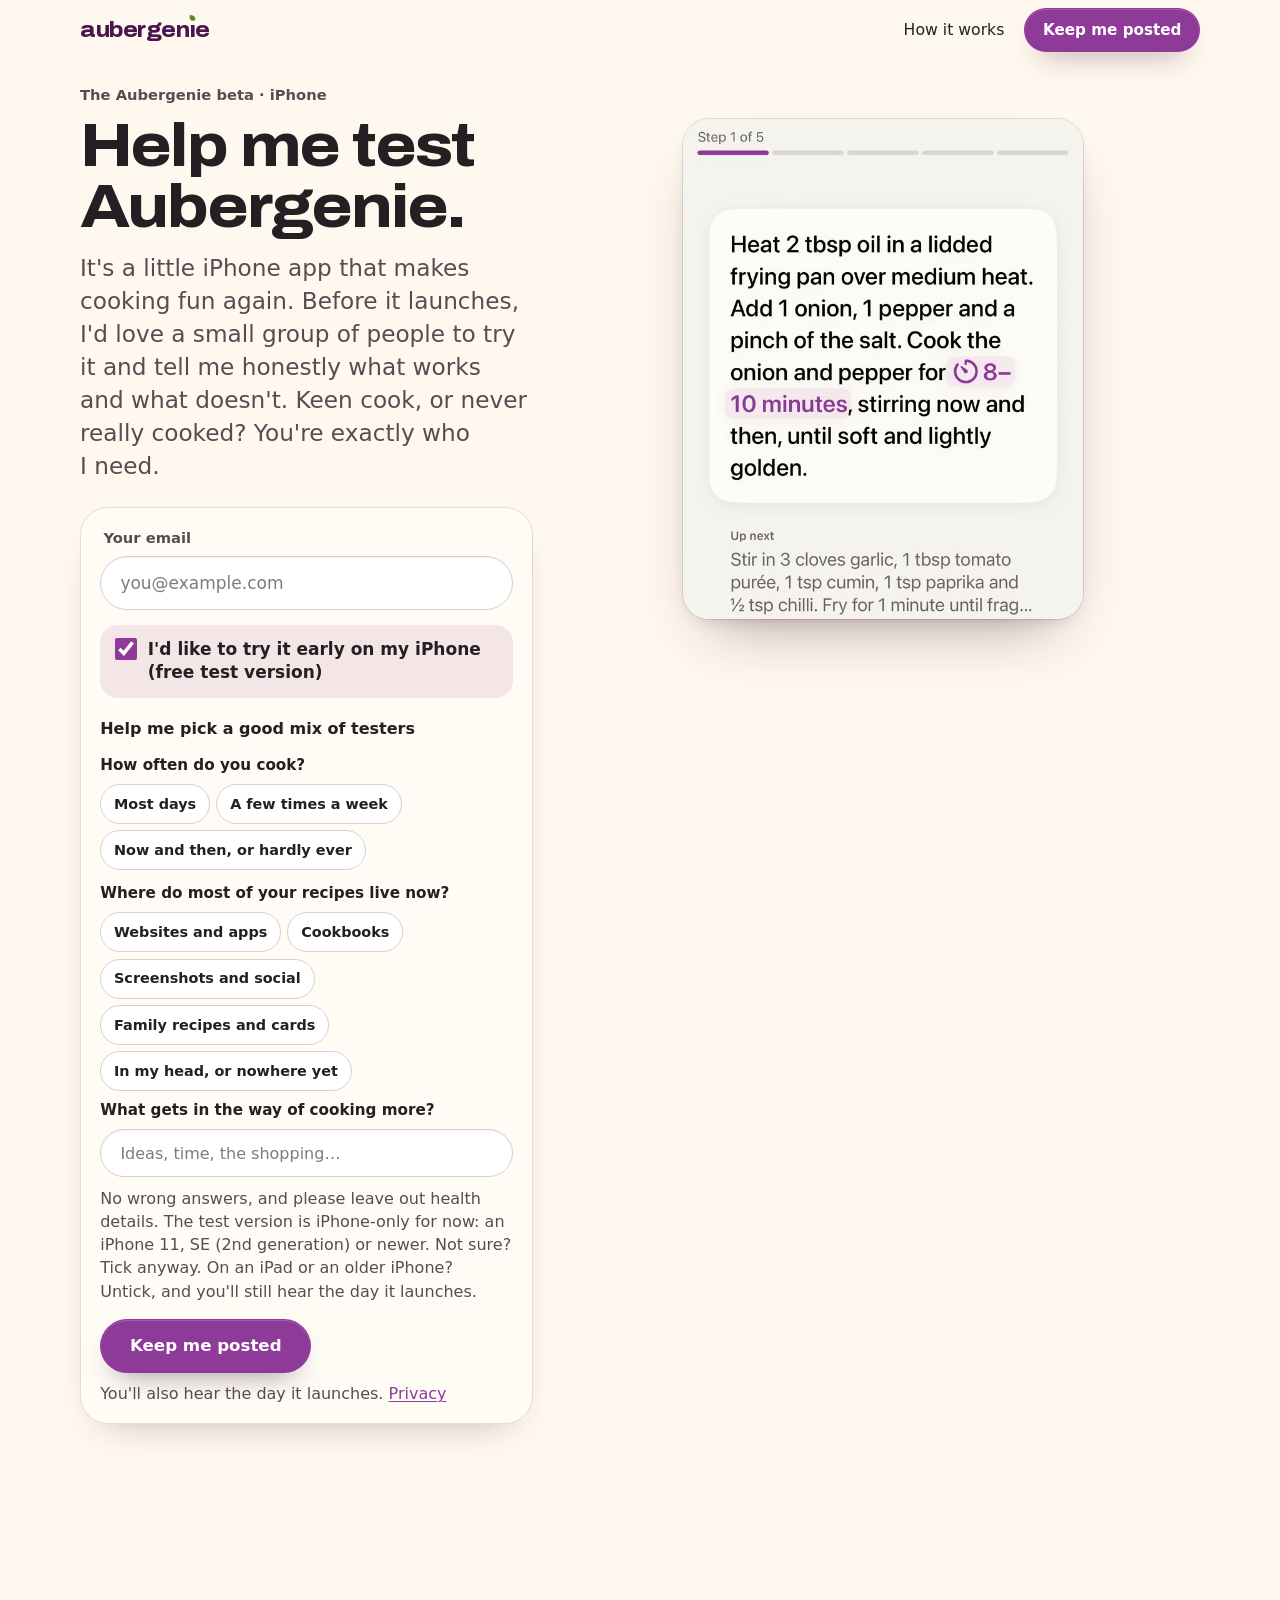
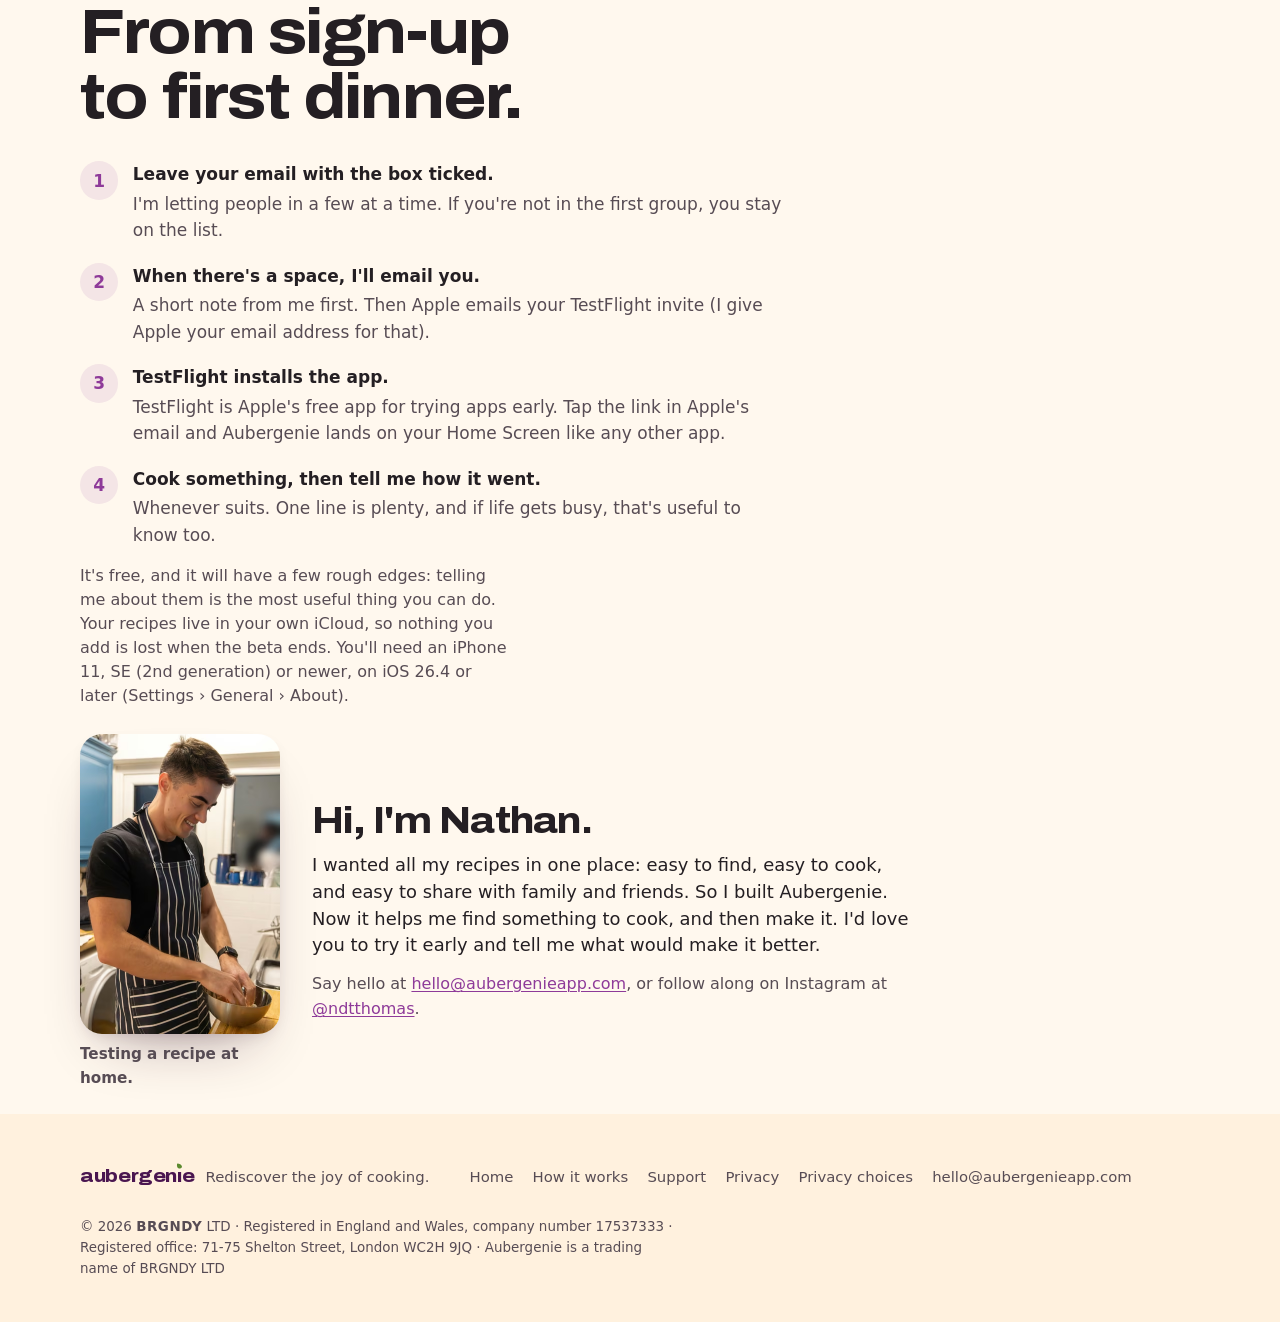
==== commit 7fdae24c: "Round four fixes: plainer words, honest demo, meal-kit cards instead of Nan's - "Snap Nan's recipe c" ====
--- a/beta/index.html
+++ b/beta/index.html
@@ -28,7 +28,7 @@
 <link rel="manifest" href="/site.webmanifest">
 <link rel="preload" href="/static/fonts/archivo-variable-latin.woff2" as="font" type="font/woff2" crossorigin>
 <link rel="stylesheet" href="/static/css/site.css?v=f1d834fdd0">
-<link rel="stylesheet" href="/static/css/launch.css?v=35">
+<link rel="stylesheet" href="/static/css/launch.css?v=36">
 <script>(function(d){d.classList.add('js');try{d.classList.add(matchMedia('(prefers-reduced-motion: reduce)').matches?'still':'motion')}catch(e){d.classList.add('still')}setTimeout(function(){if(!d.classList.contains('js-ready')){d.classList.remove('motion');d.classList.add('still')}},4000)})(document.documentElement)</script>
 </head>
 <body class="page-home page-launch page-beta">
@@ -62,7 +62,7 @@
         </div>
         <label class="signup-check">
           <input type="checkbox" name="tester" value="yes" checked>
-          <span>I'd like to try it early on my iPhone (free beta)</span>
+          <span>I'd like to try it early on my iPhone (free test version)</span>
         </label>
         <fieldset class="tester-qs" data-tester-qs>
           <legend>Help me pick a good mix of testers</legend>
@@ -82,10 +82,10 @@
           </div>
           <label class="q-label" for="beta-q3">What gets in the way of cooking more?</label>
           <input class="signup-email q-text" id="beta-q3" type="text" name="wish" maxlength="200" autocomplete="off" placeholder="Ideas, time, the shopping…" aria-describedby="beta-q3-hint">
-          <p class="signup-note" id="beta-q3-hint">Please leave out health and allergy details: "dietary needs" is plenty. The beta is iPhone-only for now and needs an iPhone 11, SE (2nd generation) or newer, on iOS 26.4 or later. Not sure? Tick anyway, and TestFlight will tell you. On an iPad or an older iPhone? Untick, and you'll still hear the day it launches.</p>
+          <p class="signup-note" id="beta-q3-hint">No wrong answers, and please leave out health details. The test version is iPhone-only for now: an iPhone 11, SE (2nd generation) or newer. Not sure? Tick anyway. On an iPad or an older iPhone? Untick, and you'll still hear the day it launches.</p>
         </fieldset>
         <div class="signup-submit"><button class="btn btn-primary btn-fill" type="submit" data-hero-cta>Keep me posted</button></div>
-        <p class="signup-note">I'm letting people in a few at a time. If you're not in the first group, your email stays on the list and you'll still hear the day it launches. <a href="/privacy/#email-list">Privacy</a></p>
+        <p class="signup-note">You'll also hear the day it launches. <a href="/privacy/#email-list">Privacy</a></p>
         <p class="signup-status" data-signup-status role="status" aria-live="polite"></p>
       </form>
     </div>
@@ -115,7 +115,7 @@
       <li><div><strong>TestFlight installs the app.</strong><p>TestFlight is Apple's free app for trying apps early. Tap the link in Apple's email and Aubergenie lands on your Home Screen like any other app.</p></div></li>
       <li><div><strong>Cook something, then tell me how it went.</strong><p>Whenever suits. One line is plenty, and if life gets busy, that's useful to know too.</p></div></li>
     </ol>
-    <p class="quiet">It's free, and it will have a few rough edges: spotting them is half the job. Your recipes live in your own iCloud, so nothing you add is lost when the beta ends. You'll need an iPhone 11, SE (2nd generation) or newer, on iOS 26.4 or later (Settings › General › About).</p>
+    <p class="quiet">It's free, and it will have a few rough edges: telling me about them is the most useful thing you can do. Your recipes live in your own iCloud, so nothing you add is lost when the beta ends. You'll need an iPhone 11, SE (2nd generation) or newer, on iOS 26.4 or later (Settings › General › About).</p>
     <div class="founder-row">
     <figure class="founder-photo founder-photo-side">
       <picture>
@@ -154,6 +154,6 @@
   </div>
 </footer>
 <script src="/static/js/site.js?v=4" defer></script>
-<script src="/static/js/signup.js?v=8" defer></script>
+<script src="/static/js/signup.js?v=9" defer></script>
 </body>
 </html>
--- a/static/css/launch.css
+++ b/static/css/launch.css
@@ -385,3 +385,6 @@
 }
 .scene-join .founder-contact { text-align: center; }
 .page-how .tonight-grid { grid-template-columns: 1fr; max-width: 34rem; }
+/* Beta page on phones: photo centred like the homepage */
+@media (max-width: 599px) { .founder-row { justify-items: center; text-align: center; } .founder-row .founder-photo { width: min(64vw, 240px); } }
+.page-how .answer-new .shot-detail + .ai-facts { margin-top: 1.2rem; }
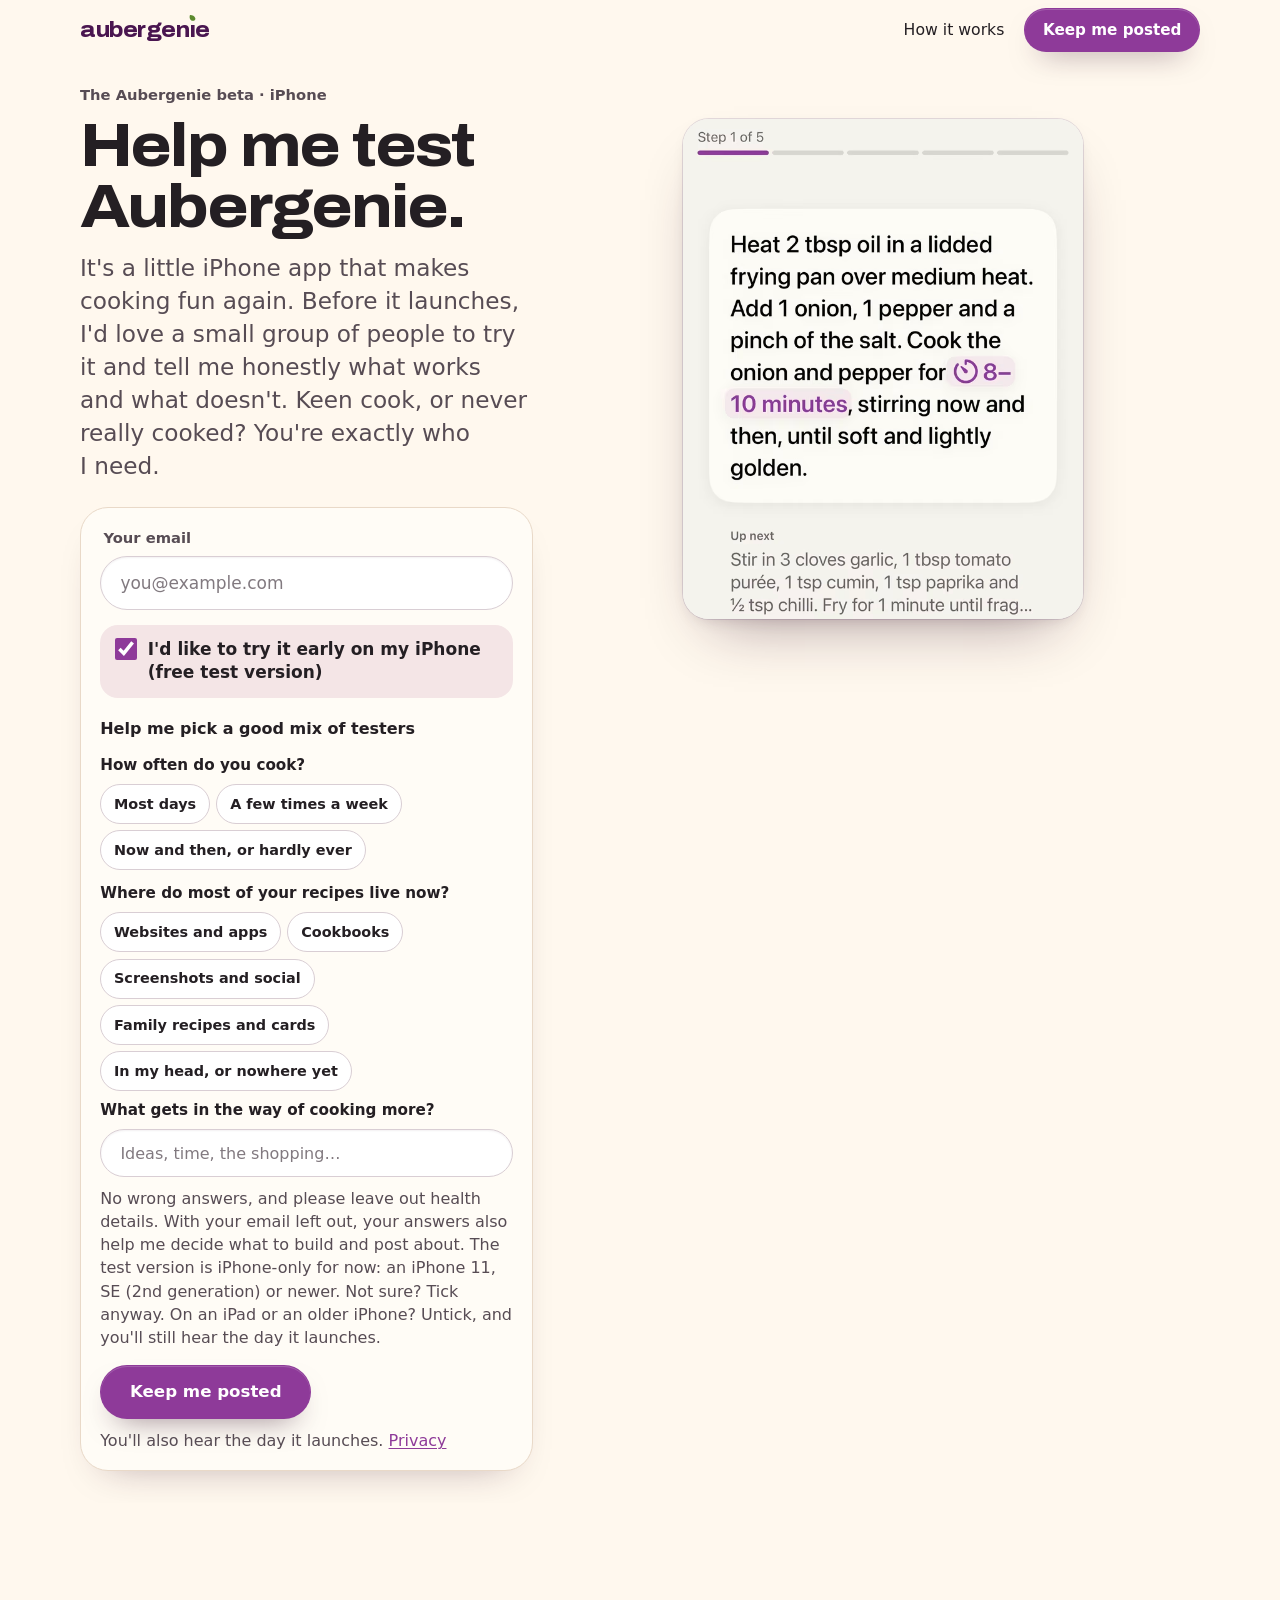
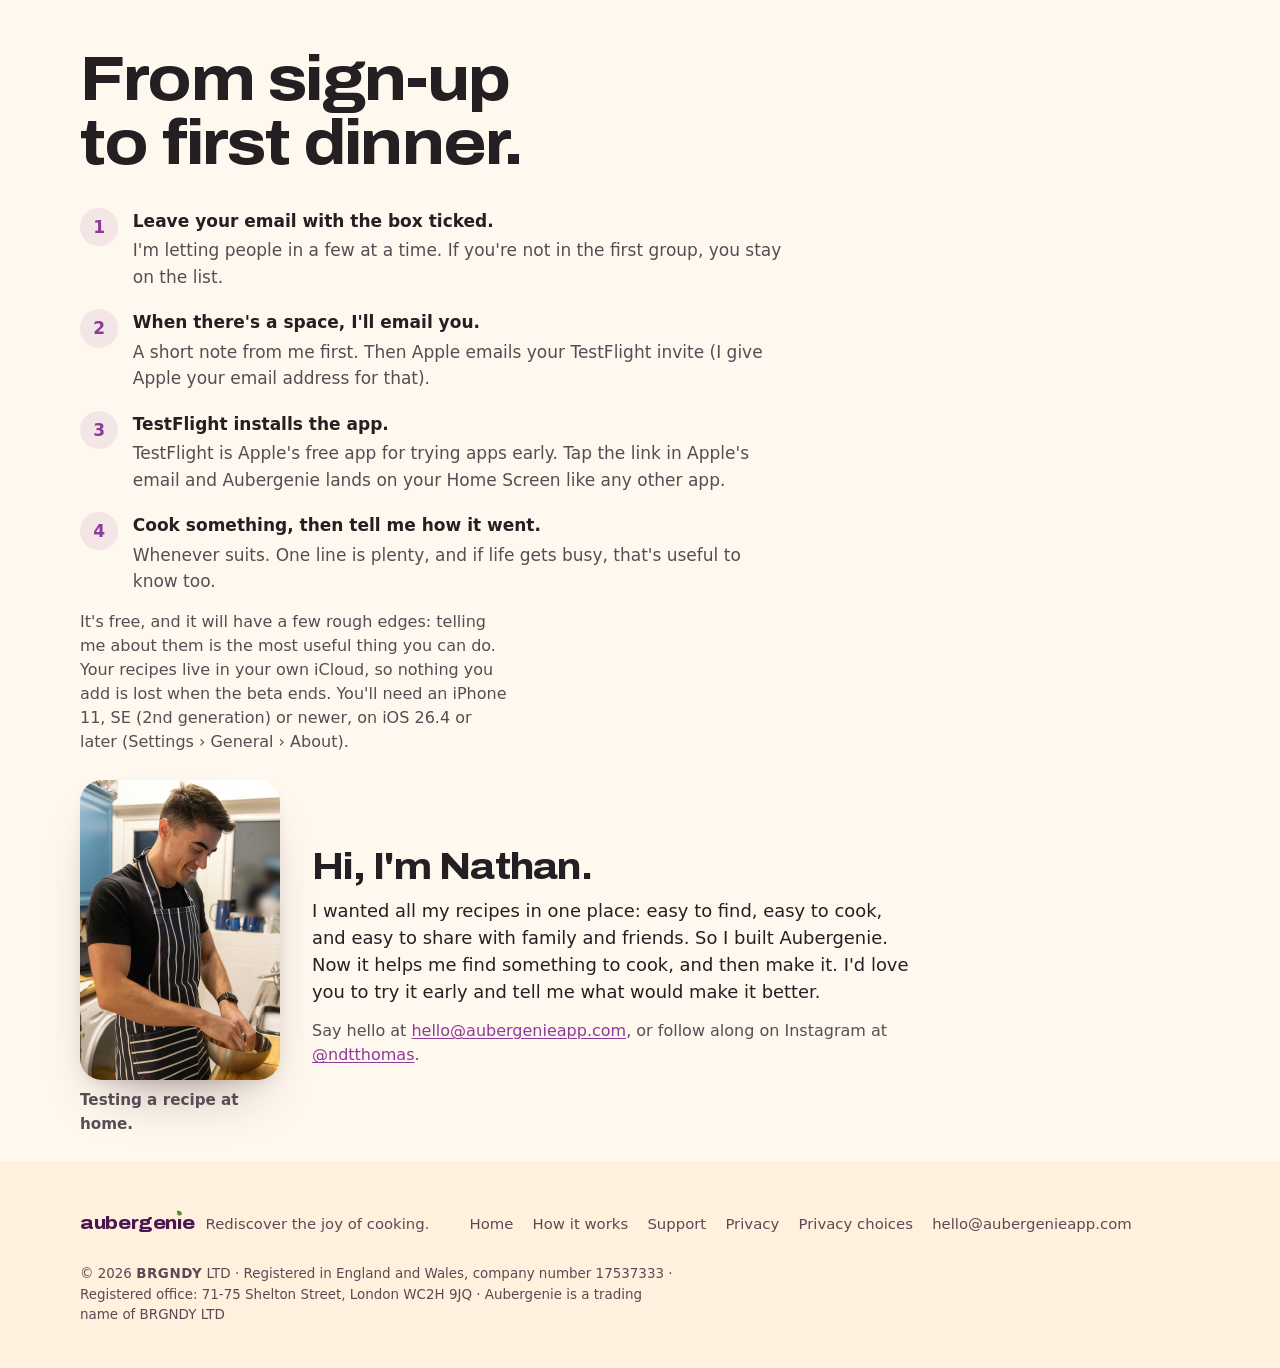
==== commit 11ff8745: "Say what the app is, restore the price line, add eating well, widen survey use - Homepage intro is o" ====
--- a/beta/index.html
+++ b/beta/index.html
@@ -28,7 +28,7 @@
 <link rel="manifest" href="/site.webmanifest">
 <link rel="preload" href="/static/fonts/archivo-variable-latin.woff2" as="font" type="font/woff2" crossorigin>
 <link rel="stylesheet" href="/static/css/site.css?v=f1d834fdd0">
-<link rel="stylesheet" href="/static/css/launch.css?v=36">
+<link rel="stylesheet" href="/static/css/launch.css?v=37">
 <script>(function(d){d.classList.add('js');try{d.classList.add(matchMedia('(prefers-reduced-motion: reduce)').matches?'still':'motion')}catch(e){d.classList.add('still')}setTimeout(function(){if(!d.classList.contains('js-ready')){d.classList.remove('motion');d.classList.add('still')}},4000)})(document.documentElement)</script>
 </head>
 <body class="page-home page-launch page-beta">
@@ -82,7 +82,7 @@
           </div>
           <label class="q-label" for="beta-q3">What gets in the way of cooking more?</label>
           <input class="signup-email q-text" id="beta-q3" type="text" name="wish" maxlength="200" autocomplete="off" placeholder="Ideas, time, the shopping…" aria-describedby="beta-q3-hint">
-          <p class="signup-note" id="beta-q3-hint">No wrong answers, and please leave out health details. The test version is iPhone-only for now: an iPhone 11, SE (2nd generation) or newer. Not sure? Tick anyway. On an iPad or an older iPhone? Untick, and you'll still hear the day it launches.</p>
+          <p class="signup-note" id="beta-q3-hint">No wrong answers, and please leave out health details. With your email left out, your answers also help me decide what to build and post about. The test version is iPhone-only for now: an iPhone 11, SE (2nd generation) or newer. Not sure? Tick anyway. On an iPad or an older iPhone? Untick, and you'll still hear the day it launches.</p>
         </fieldset>
         <div class="signup-submit"><button class="btn btn-primary btn-fill" type="submit" data-hero-cta>Keep me posted</button></div>
         <p class="signup-note">You'll also hear the day it launches. <a href="/privacy/#email-list">Privacy</a></p>
--- a/static/css/launch.css
+++ b/static/css/launch.css
@@ -388,3 +388,13 @@
 /* Beta page on phones: photo centred like the homepage */
 @media (max-width: 599px) { .founder-row { justify-items: center; text-align: center; } .founder-row .founder-photo { width: min(64vw, 240px); } }
 .page-how .answer-new .shot-detail + .ai-facts { margin-top: 1.2rem; }
+
+/* Who it's for: three short lines under the gallery */
+ul.plates-for { list-style: none; padding: 0; display: grid; gap: .5rem; font-weight: 500; color: var(--ink-2); max-width: 34rem; }
+ul.plates-for strong { color: var(--ink); font-weight: 700; }
+@media (min-width: 760px) { ul.plates-for { text-align: center; } }
+/* Phone hero: a slightly smaller plate so the sign-up reaches the first screen */
+@media (max-width: 899px) {
+  .page-index .hero-stage { height: min(69vw, 330px); }
+  .page-index .plate-hero { width: min(78vw, 372px); }
+}
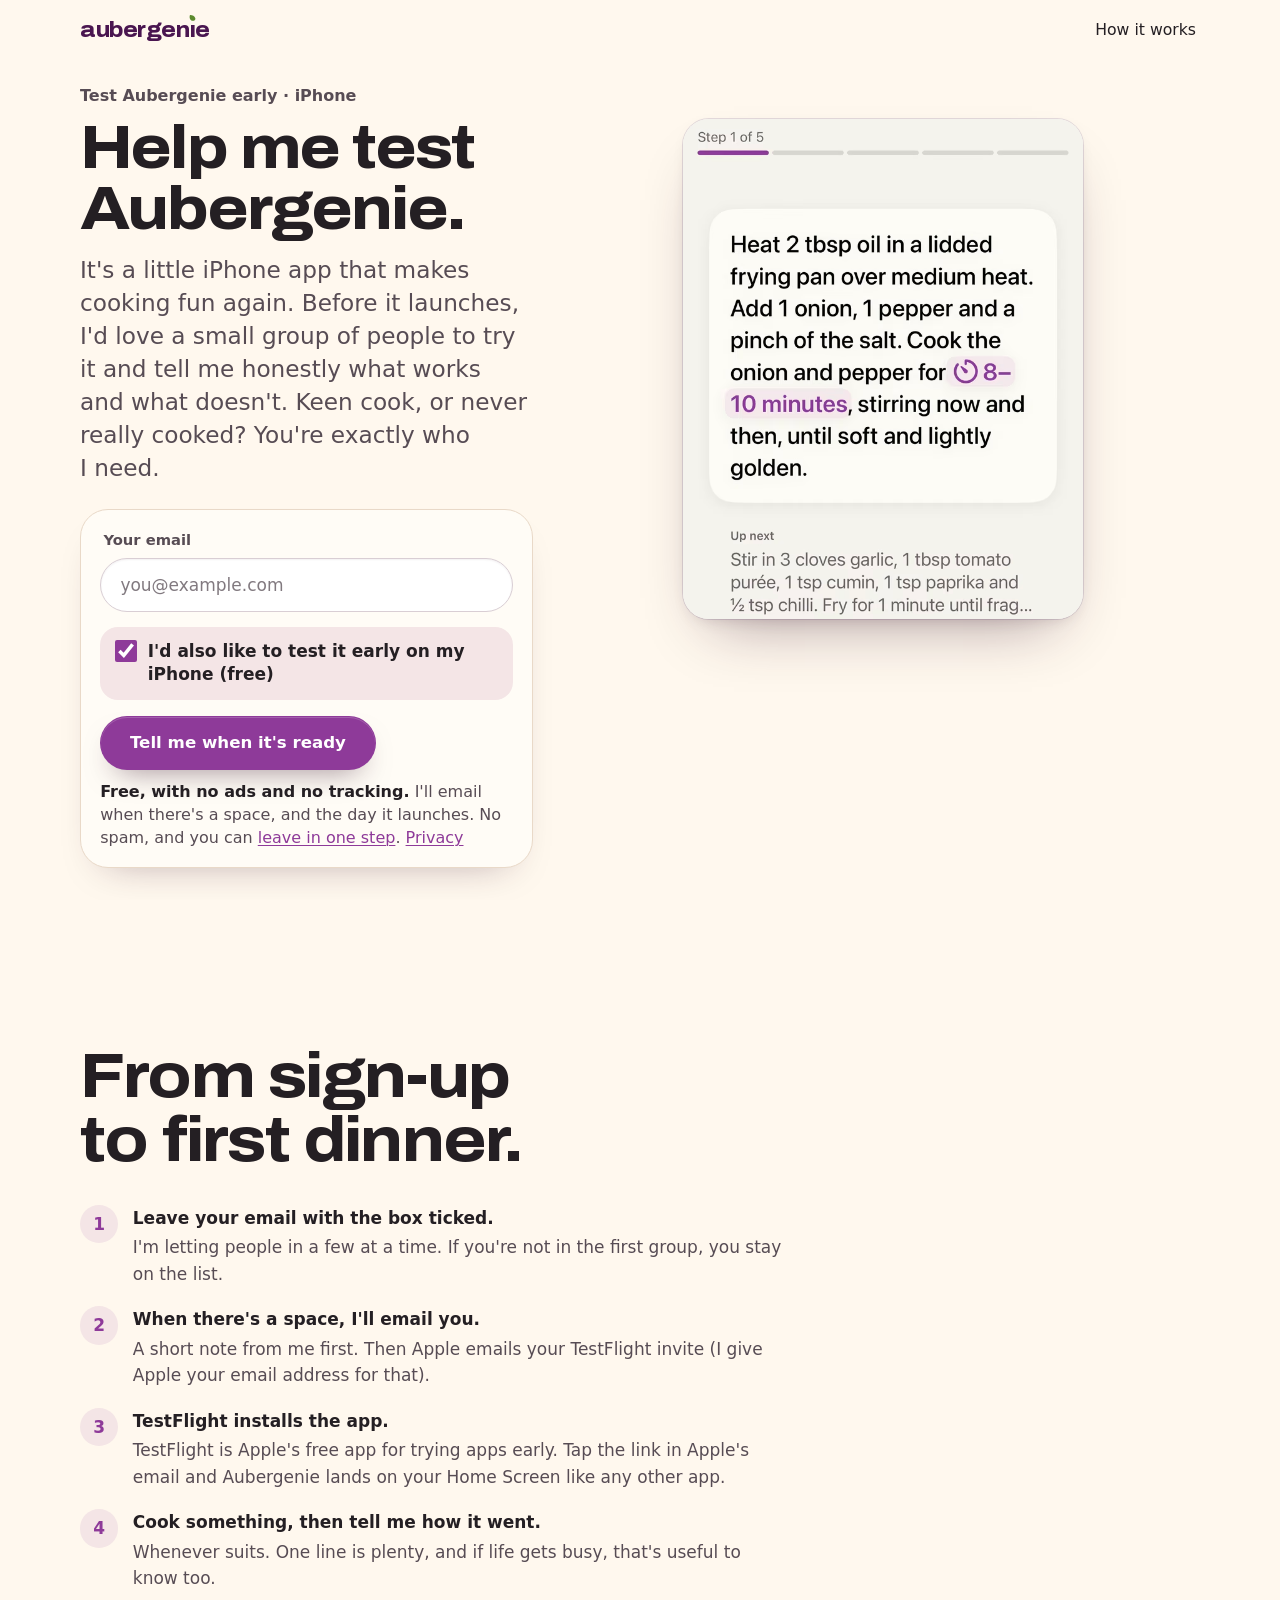
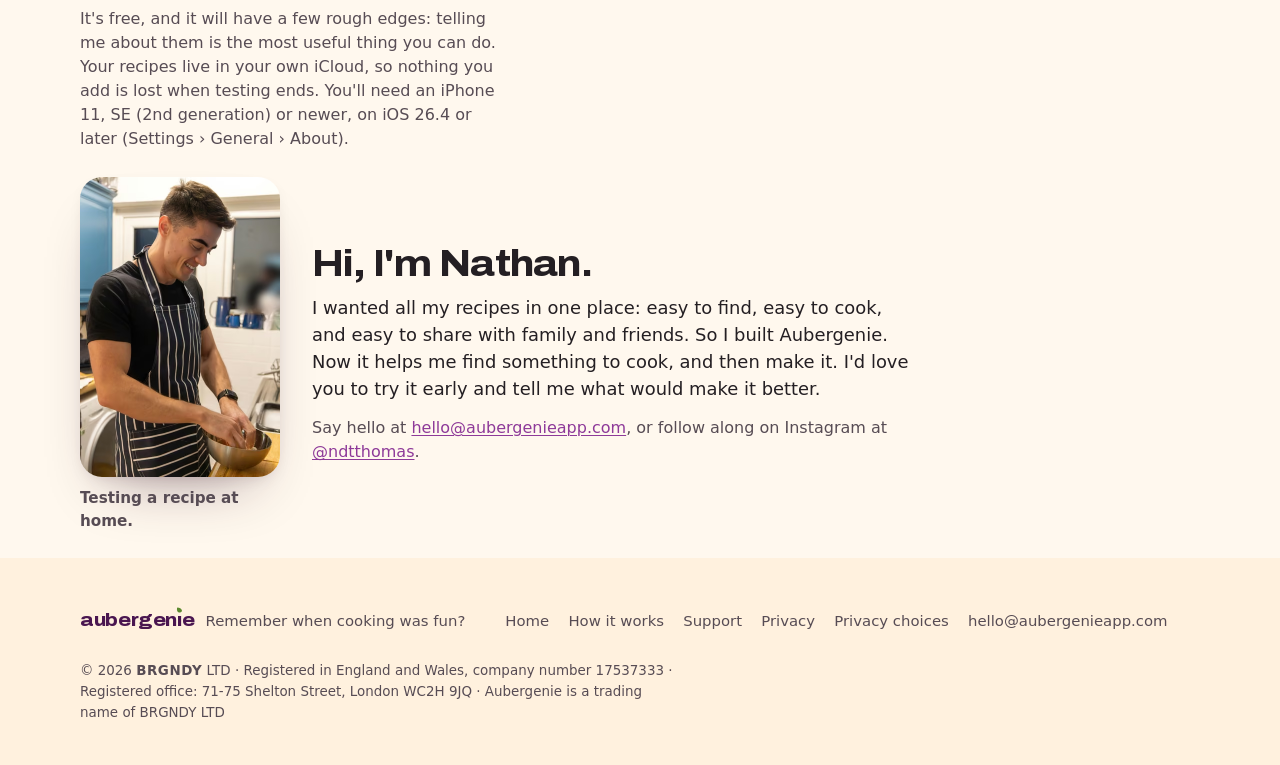
==== commit 12bb4323: "One-step sign-up, one phrase for the action, and the app shown once - Sign-up is now email, tick box" ====
--- a/beta/index.html
+++ b/beta/index.html
@@ -3,7 +3,7 @@
 <head>
 <meta charset="utf-8">
 <meta name="viewport" content="width=device-width, initial-scale=1, viewport-fit=cover">
-<title>Help me test Aubergenie · iPhone beta</title>
+<title>Help me test Aubergenie early</title>
 <meta name="description" content="I'm looking for a small group of home cooks to try Aubergenie, a little iPhone app that makes cooking fun again, before it launches. Free, through TestFlight.">
 <link rel="canonical" href="https://aubergenieapp.com/beta/">
 
@@ -28,7 +28,7 @@
 <link rel="manifest" href="/site.webmanifest">
 <link rel="preload" href="/static/fonts/archivo-variable-latin.woff2" as="font" type="font/woff2" crossorigin>
 <link rel="stylesheet" href="/static/css/site.css?v=f1d834fdd0">
-<link rel="stylesheet" href="/static/css/launch.css?v=37">
+<link rel="stylesheet" href="/static/css/launch.css?v=38">
 <script>(function(d){d.classList.add('js');try{d.classList.add(matchMedia('(prefers-reduced-motion: reduce)').matches?'still':'motion')}catch(e){d.classList.add('still')}setTimeout(function(){if(!d.classList.contains('js-ready')){d.classList.remove('motion');d.classList.add('still')}},4000)})(document.documentElement)</script>
 </head>
 <body class="page-home page-launch page-beta">
@@ -40,7 +40,7 @@
     </a>
     <nav class="site-nav" aria-label="Site">
       <a href="/how-it-works/">How it works</a>
-      <a class="btn btn-small btn-fill header-cta" href="#top" data-header-cta>Keep me posted</a>
+      <a class="btn btn-small btn-fill header-cta" href="#top" data-header-cta>Tell me when it's ready</a>
     </nav>
   </div>
 </header>
@@ -49,7 +49,7 @@
 <section class="hero" id="top">
   <div class="wrap hero-grid">
     <div class="hero-copy">
-      <p class="hero-eyebrow">The Aubergenie beta · iPhone</p>
+      <p class="hero-eyebrow">Test Aubergenie early · iPhone</p>
       <h1>Help me test Aubergenie.</h1>
       <p class="lede">It's a little iPhone app that makes cooking fun again. Before it launches, I'd love a small group of people to try it and tell me honestly what works and what doesn't. Keen cook, or never really cooked? You're exactly who I need.</p>
 
@@ -62,30 +62,10 @@
         </div>
         <label class="signup-check">
           <input type="checkbox" name="tester" value="yes" checked>
-          <span>I'd like to try it early on my iPhone (free test version)</span>
+          <span>I'd also like to test it early on my iPhone (free)</span>
         </label>
-        <fieldset class="tester-qs" data-tester-qs>
-          <legend>Help me pick a good mix of testers</legend>
-          <p class="q-label" id="beta-q1">How often do you cook?</p>
-          <div class="choices" role="radiogroup" aria-labelledby="beta-q1">
-            <label class="choice"><input type="radio" name="cooks" value="most-days"><span>Most days</span></label>
-            <label class="choice"><input type="radio" name="cooks" value="few-times-a-week"><span>A few times a week</span></label>
-            <label class="choice"><input type="radio" name="cooks" value="now-and-then"><span>Now and then, or hardly ever</span></label>
-          </div>
-          <p class="q-label" id="beta-q2">Where do most of your recipes live now?</p>
-          <div class="choices" role="radiogroup" aria-labelledby="beta-q2">
-            <label class="choice"><input type="radio" name="recipes_from" value="websites"><span>Websites and apps</span></label>
-            <label class="choice"><input type="radio" name="recipes_from" value="cookbooks"><span>Cookbooks</span></label>
-            <label class="choice"><input type="radio" name="recipes_from" value="social"><span>Screenshots and social</span></label>
-            <label class="choice"><input type="radio" name="recipes_from" value="family"><span>Family recipes and cards</span></label>
-            <label class="choice"><input type="radio" name="recipes_from" value="in-my-head"><span>In my head, or nowhere yet</span></label>
-          </div>
-          <label class="q-label" for="beta-q3">What gets in the way of cooking more?</label>
-          <input class="signup-email q-text" id="beta-q3" type="text" name="wish" maxlength="200" autocomplete="off" placeholder="Ideas, time, the shopping…" aria-describedby="beta-q3-hint">
-          <p class="signup-note" id="beta-q3-hint">No wrong answers, and please leave out health details. With your email left out, your answers also help me decide what to build and post about. The test version is iPhone-only for now: an iPhone 11, SE (2nd generation) or newer. Not sure? Tick anyway. On an iPad or an older iPhone? Untick, and you'll still hear the day it launches.</p>
-        </fieldset>
-        <div class="signup-submit"><button class="btn btn-primary btn-fill" type="submit" data-hero-cta>Keep me posted</button></div>
-        <p class="signup-note">You'll also hear the day it launches. <a href="/privacy/#email-list">Privacy</a></p>
+        <div class="signup-submit"><button class="btn btn-primary btn-fill" type="submit" data-hero-cta>Tell me when it's ready</button></div>
+        <p class="signup-note"><strong>Free, with no ads and no tracking.</strong> I'll email when there's a space, and the day it launches. No spam, and you can <a href="/privacy/choices/#email-list">leave in one step</a>. <a href="/privacy/#email-list">Privacy</a></p>
         <p class="signup-status" data-signup-status role="status" aria-live="polite"></p>
       </form>
     </div>
@@ -115,7 +95,7 @@
       <li><div><strong>TestFlight installs the app.</strong><p>TestFlight is Apple's free app for trying apps early. Tap the link in Apple's email and Aubergenie lands on your Home Screen like any other app.</p></div></li>
       <li><div><strong>Cook something, then tell me how it went.</strong><p>Whenever suits. One line is plenty, and if life gets busy, that's useful to know too.</p></div></li>
     </ol>
-    <p class="quiet">It's free, and it will have a few rough edges: telling me about them is the most useful thing you can do. Your recipes live in your own iCloud, so nothing you add is lost when the beta ends. You'll need an iPhone 11, SE (2nd generation) or newer, on iOS 26.4 or later (Settings › General › About).</p>
+    <p class="quiet">It's free, and it will have a few rough edges: telling me about them is the most useful thing you can do. Your recipes live in your own iCloud, so nothing you add is lost when testing ends. You'll need an iPhone 11, SE (2nd generation) or newer, on iOS 26.4 or later (Settings › General › About).</p>
     <div class="founder-row">
     <figure class="founder-photo founder-photo-side">
       <picture>
@@ -140,7 +120,7 @@
   <div class="wrap">
     <div class="footer-brand">
       <span class="wordmark wordmark-small" aria-hidden="true">aubergen<span class="wm-i">ı<svg viewBox="0 0 100 100"><path d="M50 2C78 20 92 48 84 78 78 96 56 100 40 90 14 74 10 36 50 2Z"/></svg></span>e</span><span class="sr-only">Aubergenie</span>
-      <span class="footer-tag">Rediscover the joy of cooking.</span>
+      <span class="footer-tag">Remember when cooking was fun?</span>
     </div>
     <nav class="footer-nav" aria-label="Legal and support">
       <a href="/">Home</a>
@@ -154,6 +134,6 @@
   </div>
 </footer>
 <script src="/static/js/site.js?v=4" defer></script>
-<script src="/static/js/signup.js?v=9" defer></script>
+<script src="/static/js/signup.js?v=10" defer></script>
 </body>
 </html>
--- a/static/css/launch.css
+++ b/static/css/launch.css
@@ -398,3 +398,25 @@
   .page-index .hero-stage { height: min(69vw, 330px); }
   .page-index .plate-hero { width: min(78vw, 372px); }
 }
+
+/* ---- One-step sign-up, app peek, tidy ---- */
+.signup-note strong { color: var(--ink); font-weight: 650; }
+/* The app, shown once, beside who it's for */
+.peek { display: grid; gap: 1.4rem; margin-top: 1.6rem; }
+.peek .plates-for, .peek .plates-more, .peek .peek-shot { margin-top: 0; }
+.peek-shot { width: min(100%, 380px); justify-self: center; }
+.peek-shot figcaption { padding: .8rem 1rem .9rem; font-size: 1rem; font-weight: 600; color: var(--ink-2); background: var(--surface); }
+@media (min-width: 760px) {
+  .peek { grid-template-columns: minmax(0, 1fr) 380px; column-gap: 3.5rem; align-items: center; max-width: 60rem; margin: 2.6rem auto 0; }
+  .peek ul.plates-for { text-align: left; grid-column: 1; grid-row: 1; align-self: end; margin: 0; font-size: 1.15rem; }
+  .peek .plates-more { text-align: left; grid-column: 1; grid-row: 2; align-self: start; }
+  .peek .peek-shot { grid-column: 2; grid-row: 1 / span 2; }
+}
+/* Readable dish details */
+.gallery .plate-name .facts { font-size: 1rem; }
+.page-launch .hero-eyebrow { font-size: 1rem; }
+/* Questions on the thanks page */
+.answers { margin-top: 1.6rem; padding: 1.3rem 1.2rem 1.2rem; border-radius: var(--radius); background: var(--surface); border: 1px solid var(--hair); max-width: 34rem; }
+.answers[hidden] { display: none; }
+.answers-title { font-family: var(--font); font-stretch: normal; font-size: 1.15rem; font-weight: 700; letter-spacing: 0; line-height: 1.3; }
+.answers .q-label { margin: .9rem 0 .45rem; }
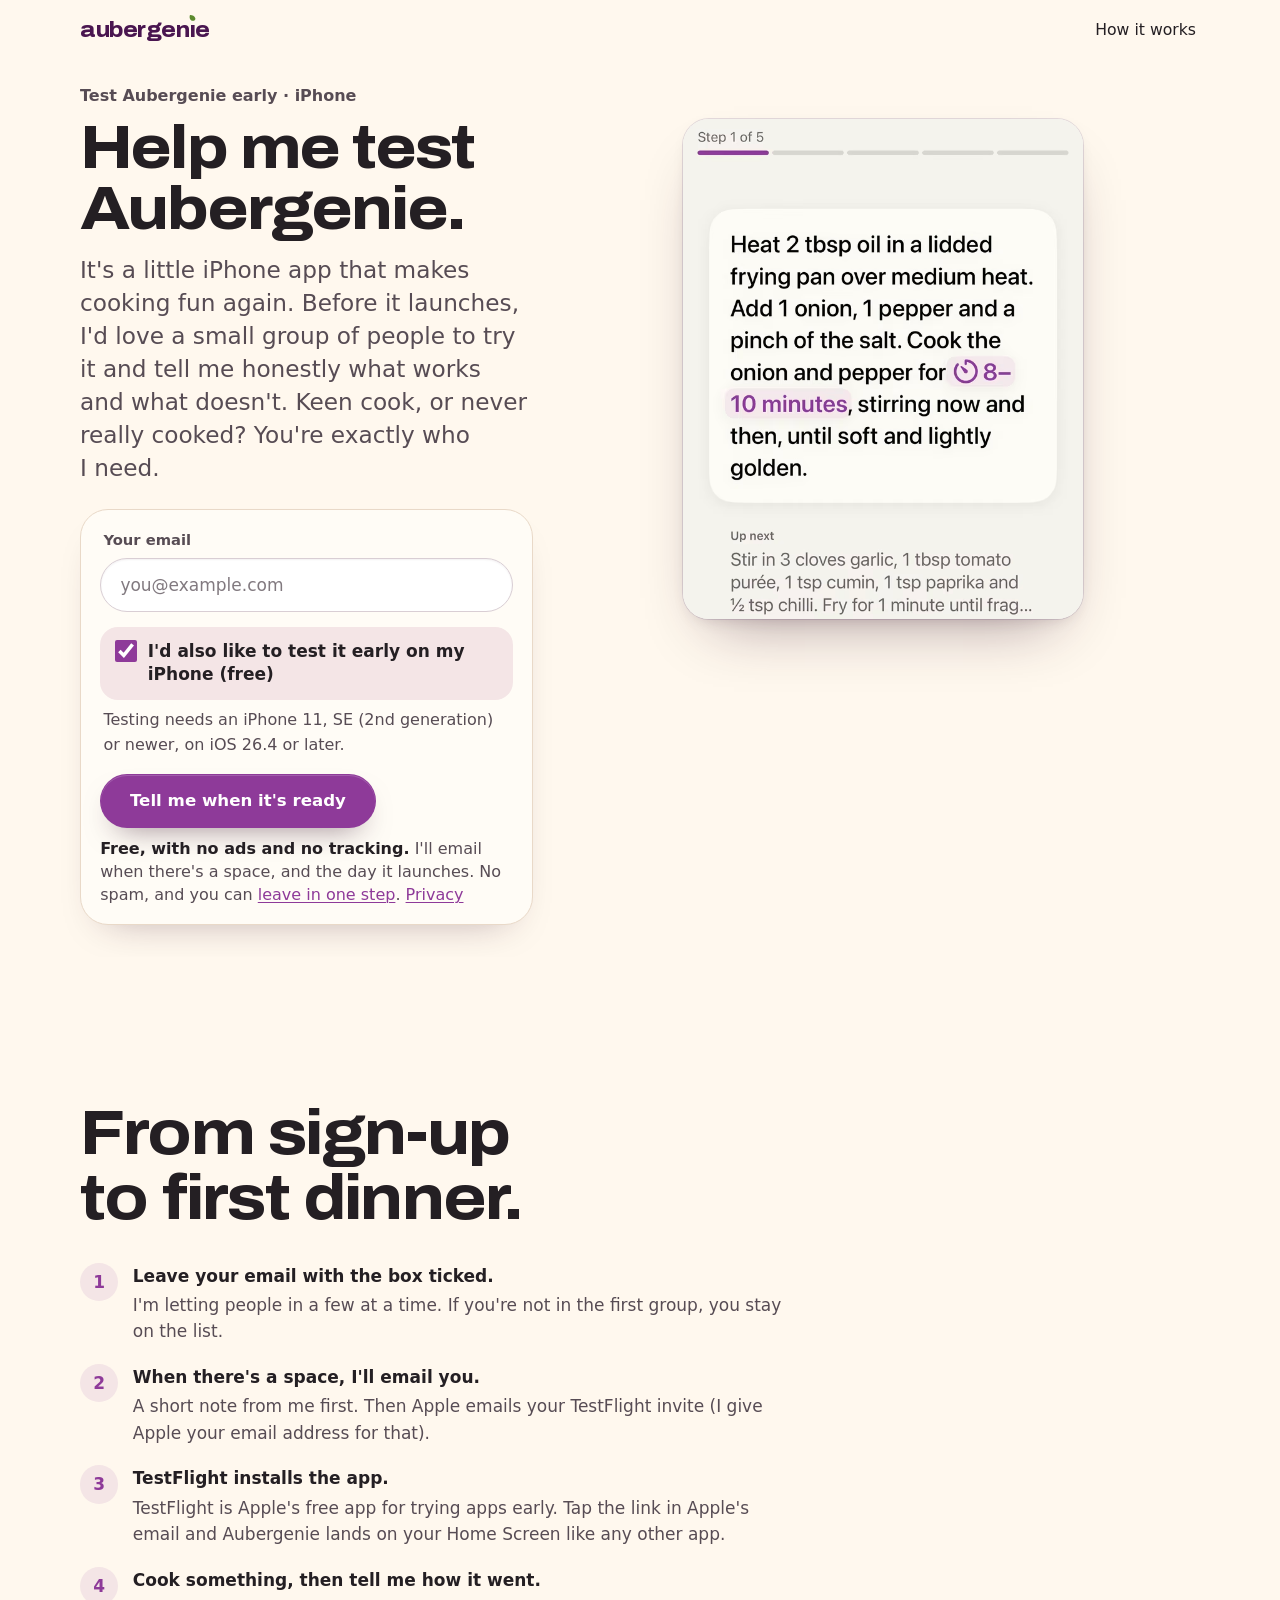
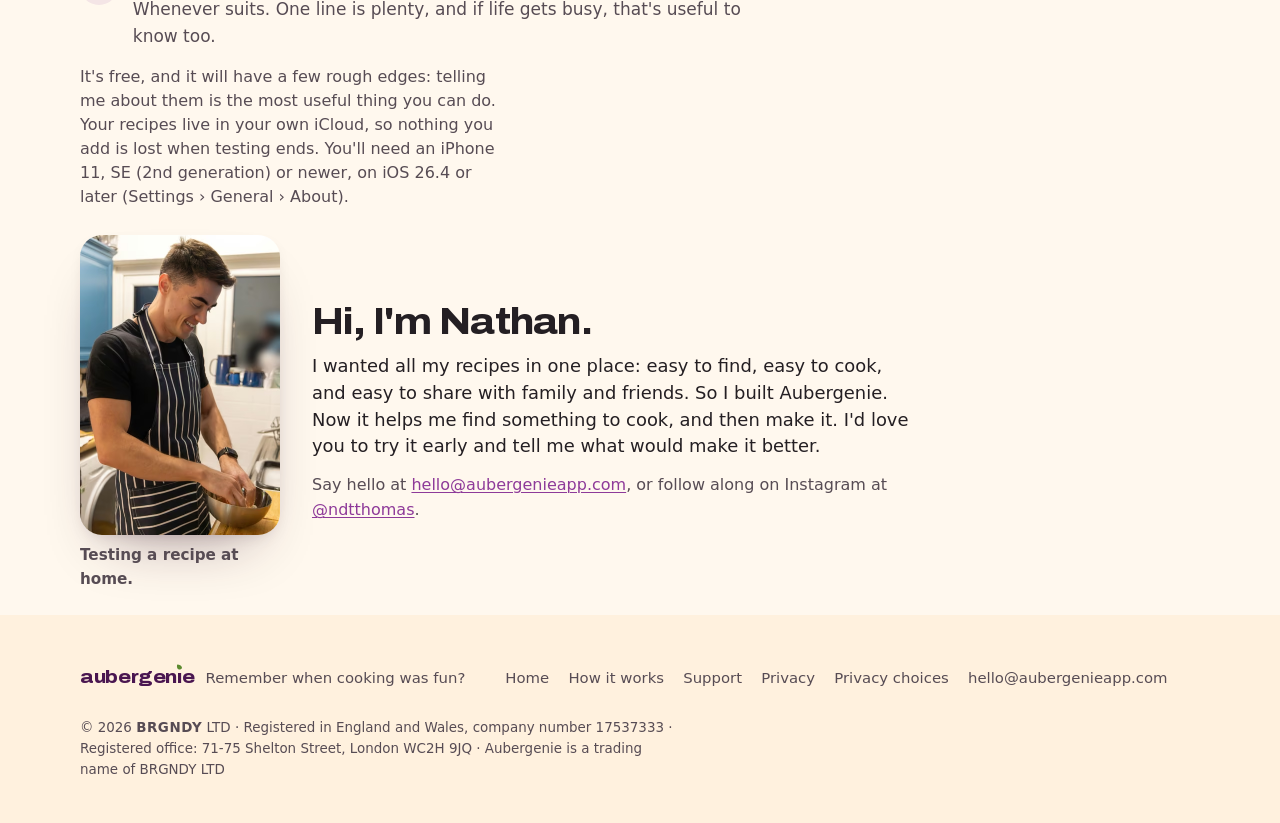
==== commit 1d6b8bc2: "Fix three things the re-measure surfaced - The test version's phone requirement shows under the tick" ====
--- a/beta/index.html
+++ b/beta/index.html
@@ -28,7 +28,7 @@
 <link rel="manifest" href="/site.webmanifest">
 <link rel="preload" href="/static/fonts/archivo-variable-latin.woff2" as="font" type="font/woff2" crossorigin>
 <link rel="stylesheet" href="/static/css/site.css?v=f1d834fdd0">
-<link rel="stylesheet" href="/static/css/launch.css?v=38">
+<link rel="stylesheet" href="/static/css/launch.css?v=39">
 <script>(function(d){d.classList.add('js');try{d.classList.add(matchMedia('(prefers-reduced-motion: reduce)').matches?'still':'motion')}catch(e){d.classList.add('still')}setTimeout(function(){if(!d.classList.contains('js-ready')){d.classList.remove('motion');d.classList.add('still')}},4000)})(document.documentElement)</script>
 </head>
 <body class="page-home page-launch page-beta">
@@ -64,6 +64,7 @@
           <input type="checkbox" name="tester" value="yes" checked>
           <span>I'd also like to test it early on my iPhone (free)</span>
         </label>
+<p class="signup-hint">Testing needs an iPhone 11, SE (2nd generation) or newer, on iOS 26.4 or later.</p>
         <div class="signup-submit"><button class="btn btn-primary btn-fill" type="submit" data-hero-cta>Tell me when it's ready</button></div>
         <p class="signup-note"><strong>Free, with no ads and no tracking.</strong> I'll email when there's a space, and the day it launches. No spam, and you can <a href="/privacy/choices/#email-list">leave in one step</a>. <a href="/privacy/#email-list">Privacy</a></p>
         <p class="signup-status" data-signup-status role="status" aria-live="polite"></p>
@@ -133,7 +134,7 @@
     <p class="footer-legal">© 2026 <span class="brgndy">BRGNDY</span> LTD · Registered in England and Wales, company number 17537333 · Registered office: 71-75 Shelton Street, London WC2H 9JQ · Aubergenie is a trading name of BRGNDY LTD</p>
   </div>
 </footer>
-<script src="/static/js/site.js?v=4" defer></script>
+<script src="/static/js/site.js?v=5" defer></script>
 <script src="/static/js/signup.js?v=10" defer></script>
 </body>
 </html>
--- a/static/css/launch.css
+++ b/static/css/launch.css
@@ -420,3 +420,8 @@
 .answers[hidden] { display: none; }
 .answers-title { font-family: var(--font); font-stretch: normal; font-size: 1.15rem; font-weight: 700; letter-spacing: 0; line-height: 1.3; }
 .answers .q-label { margin: .9rem 0 .45rem; }
+
+/* Test requirement: shown only once the box is ticked */
+.signup-hint { display: none; margin: .5rem 0 0 2.05rem; font-size: 1rem; color: var(--ink-2); }
+.signup-check:has(input:checked) + .signup-hint { display: block; }
+.signup-feature .signup-hint { margin-left: .2rem; }
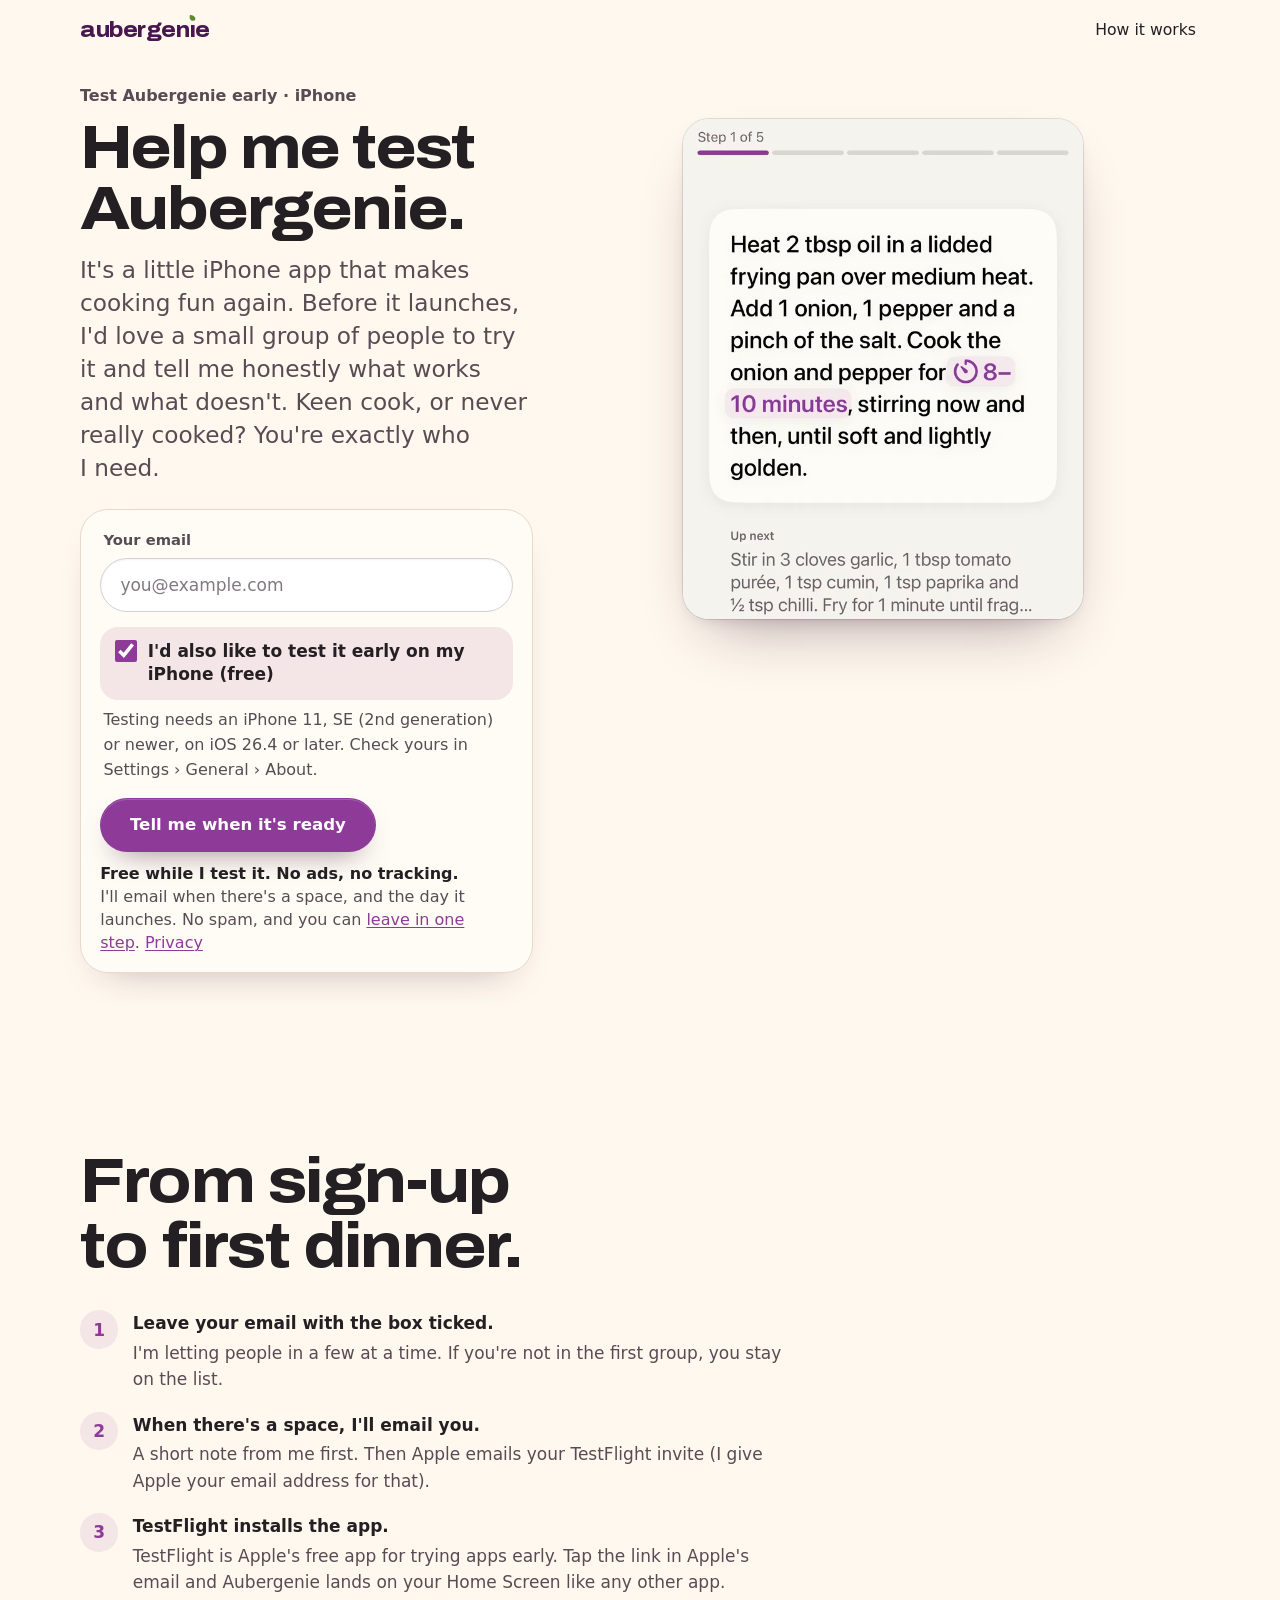
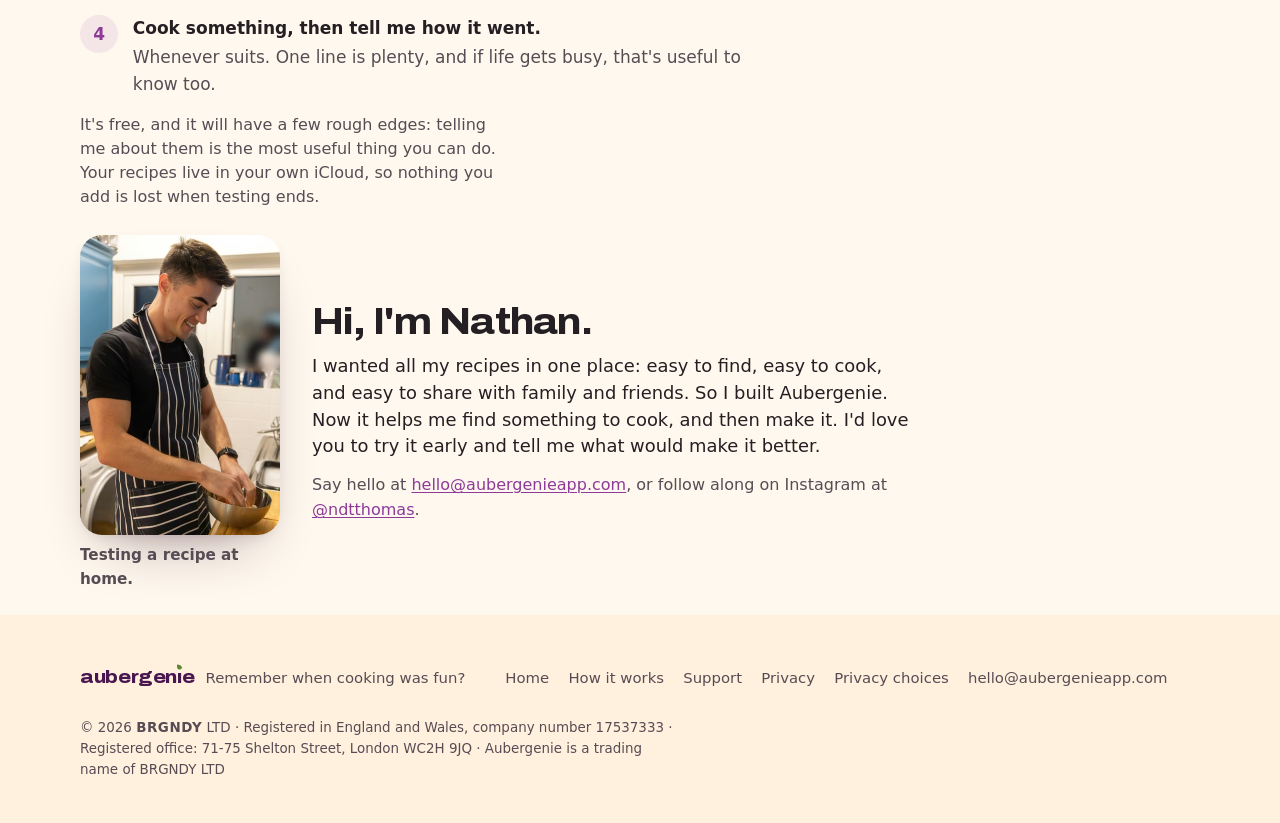
==== commit f70d342d: "Fix what the final visitor review found - Test page: the note under the button now says "Free while " ====
--- a/beta/index.html
+++ b/beta/index.html
@@ -28,7 +28,7 @@
 <link rel="manifest" href="/site.webmanifest">
 <link rel="preload" href="/static/fonts/archivo-variable-latin.woff2" as="font" type="font/woff2" crossorigin>
 <link rel="stylesheet" href="/static/css/site.css?v=f1d834fdd0">
-<link rel="stylesheet" href="/static/css/launch.css?v=39">
+<link rel="stylesheet" href="/static/css/launch.css?v=41">
 <script>(function(d){d.classList.add('js');try{d.classList.add(matchMedia('(prefers-reduced-motion: reduce)').matches?'still':'motion')}catch(e){d.classList.add('still')}setTimeout(function(){if(!d.classList.contains('js-ready')){d.classList.remove('motion');d.classList.add('still')}},4000)})(document.documentElement)</script>
 </head>
 <body class="page-home page-launch page-beta">
@@ -64,9 +64,9 @@
           <input type="checkbox" name="tester" value="yes" checked>
           <span>I'd also like to test it early on my iPhone (free)</span>
         </label>
-<p class="signup-hint">Testing needs an iPhone 11, SE (2nd generation) or newer, on iOS 26.4 or later.</p>
+<p class="signup-hint">Testing needs an iPhone 11, SE (2nd generation) or newer, on iOS 26.4 or later. Check yours in Settings › General › About.</p>
         <div class="signup-submit"><button class="btn btn-primary btn-fill" type="submit" data-hero-cta>Tell me when it's ready</button></div>
-        <p class="signup-note"><strong>Free, with no ads and no tracking.</strong> I'll email when there's a space, and the day it launches. No spam, and you can <a href="/privacy/choices/#email-list">leave in one step</a>. <a href="/privacy/#email-list">Privacy</a></p>
+        <p class="signup-note"><strong>Free while I test it. No ads, no tracking.</strong> I'll email when there's a space, and the day it launches. No spam, and you can <a href="/privacy/choices/#email-list">leave in one step</a>. <a href="/privacy/#email-list">Privacy</a></p>
         <p class="signup-status" data-signup-status role="status" aria-live="polite"></p>
       </form>
     </div>
@@ -96,7 +96,7 @@
       <li><div><strong>TestFlight installs the app.</strong><p>TestFlight is Apple's free app for trying apps early. Tap the link in Apple's email and Aubergenie lands on your Home Screen like any other app.</p></div></li>
       <li><div><strong>Cook something, then tell me how it went.</strong><p>Whenever suits. One line is plenty, and if life gets busy, that's useful to know too.</p></div></li>
     </ol>
-    <p class="quiet">It's free, and it will have a few rough edges: telling me about them is the most useful thing you can do. Your recipes live in your own iCloud, so nothing you add is lost when testing ends. You'll need an iPhone 11, SE (2nd generation) or newer, on iOS 26.4 or later (Settings › General › About).</p>
+    <p class="quiet">It's free, and it will have a few rough edges: telling me about them is the most useful thing you can do. Your recipes live in your own iCloud, so nothing you add is lost when testing ends.</p>
     <div class="founder-row">
     <figure class="founder-photo founder-photo-side">
       <picture>
--- a/static/css/launch.css
+++ b/static/css/launch.css
@@ -425,3 +425,28 @@
 .signup-hint { display: none; margin: .5rem 0 0 2.05rem; font-size: 1rem; color: var(--ink-2); }
 .signup-check:has(input:checked) + .signup-hint { display: block; }
 .signup-feature .signup-hint { margin-left: .2rem; }
+
+/* ---- Recipes library close-up, under the save demo ---- */
+.find-library { grid-column: 1 / -1; display: grid; gap: 1.2rem; min-width: 0; }
+.find-library h3 { font-size: clamp(1.4rem, 1.2rem + .9vw, 1.8rem); line-height: 1.15; }
+.find-library p { margin-top: .6rem; font-size: 1.125rem; line-height: 1.5; color: var(--ink-2); max-width: 40ch; }
+.find-library .shot-detail { margin-top: 0; }
+@media (min-width: 900px) {
+  .find-library { grid-template-columns: minmax(0, 1fr) minmax(0, 1fr); gap: 3rem; align-items: start; justify-items: start; }
+  .find-library-words { padding-top: 1.2rem; }
+  @supports (grid-template-columns: subgrid) { .find-library { grid-template-columns: subgrid; } }
+  .find-library .shot-detail { width: 400px; }
+}
+
+/* ---- Desktop gaps on How it works ---- */
+@media (min-width: 600px) {
+  /* The Plan close-up spans both rows, so its caption sits under the words, not under the picture */
+  .page-how #plan { align-items: start; row-gap: 1.2rem; grid-template-rows: auto 1fr; }
+  .page-how #plan .shot-detail { grid-column: 2; grid-row: 1 / span 2; margin-top: 0; }
+  .page-how #plan .plan-note { grid-column: 1; margin-top: 0; }
+}
+@media (min-width: 900px) {
+  /* "What should I cook tonight?": heading on the left, the Create close-up on the right */
+  .page-how .scene-tonight > .wrap { display: grid; grid-template-columns: minmax(0, 1fr) minmax(0, 1fr); gap: 3rem; align-items: center; }
+  .page-how .scene-tonight .tonight-grid { margin-top: 0; }
+}
